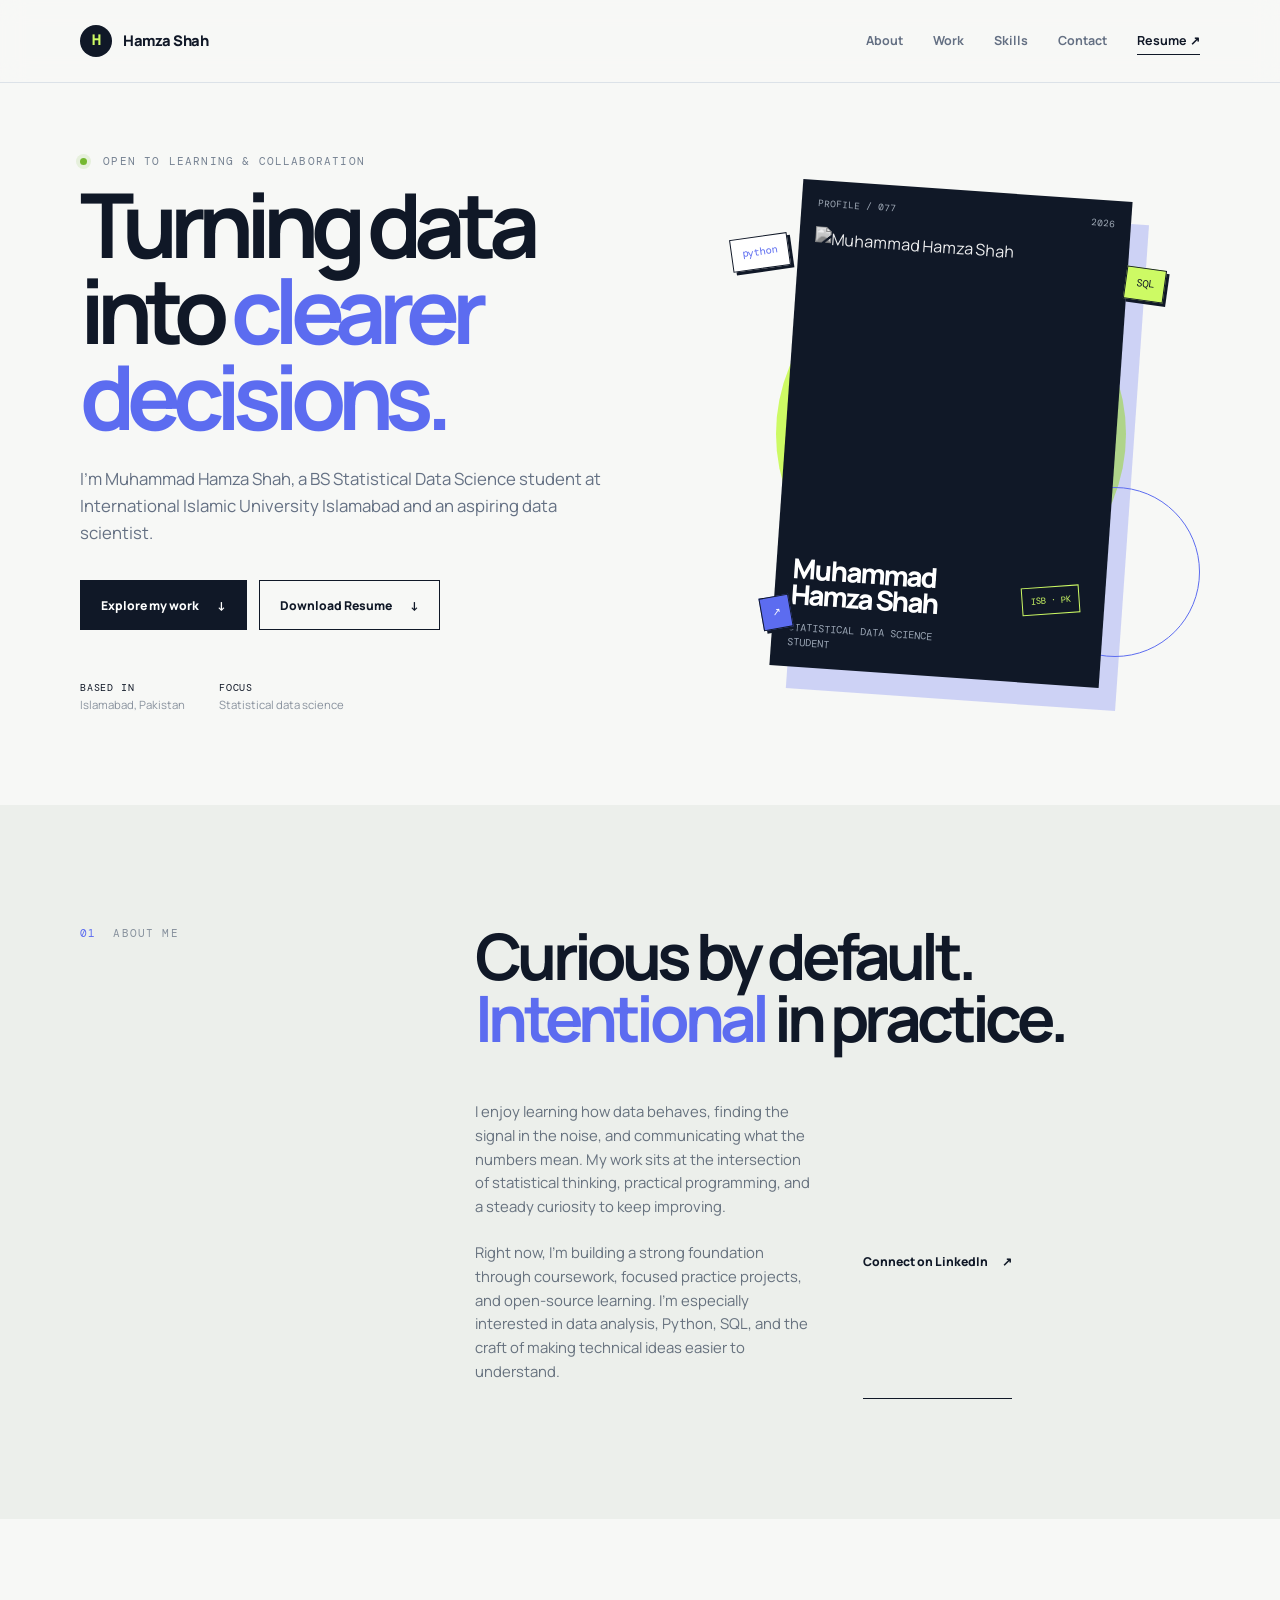
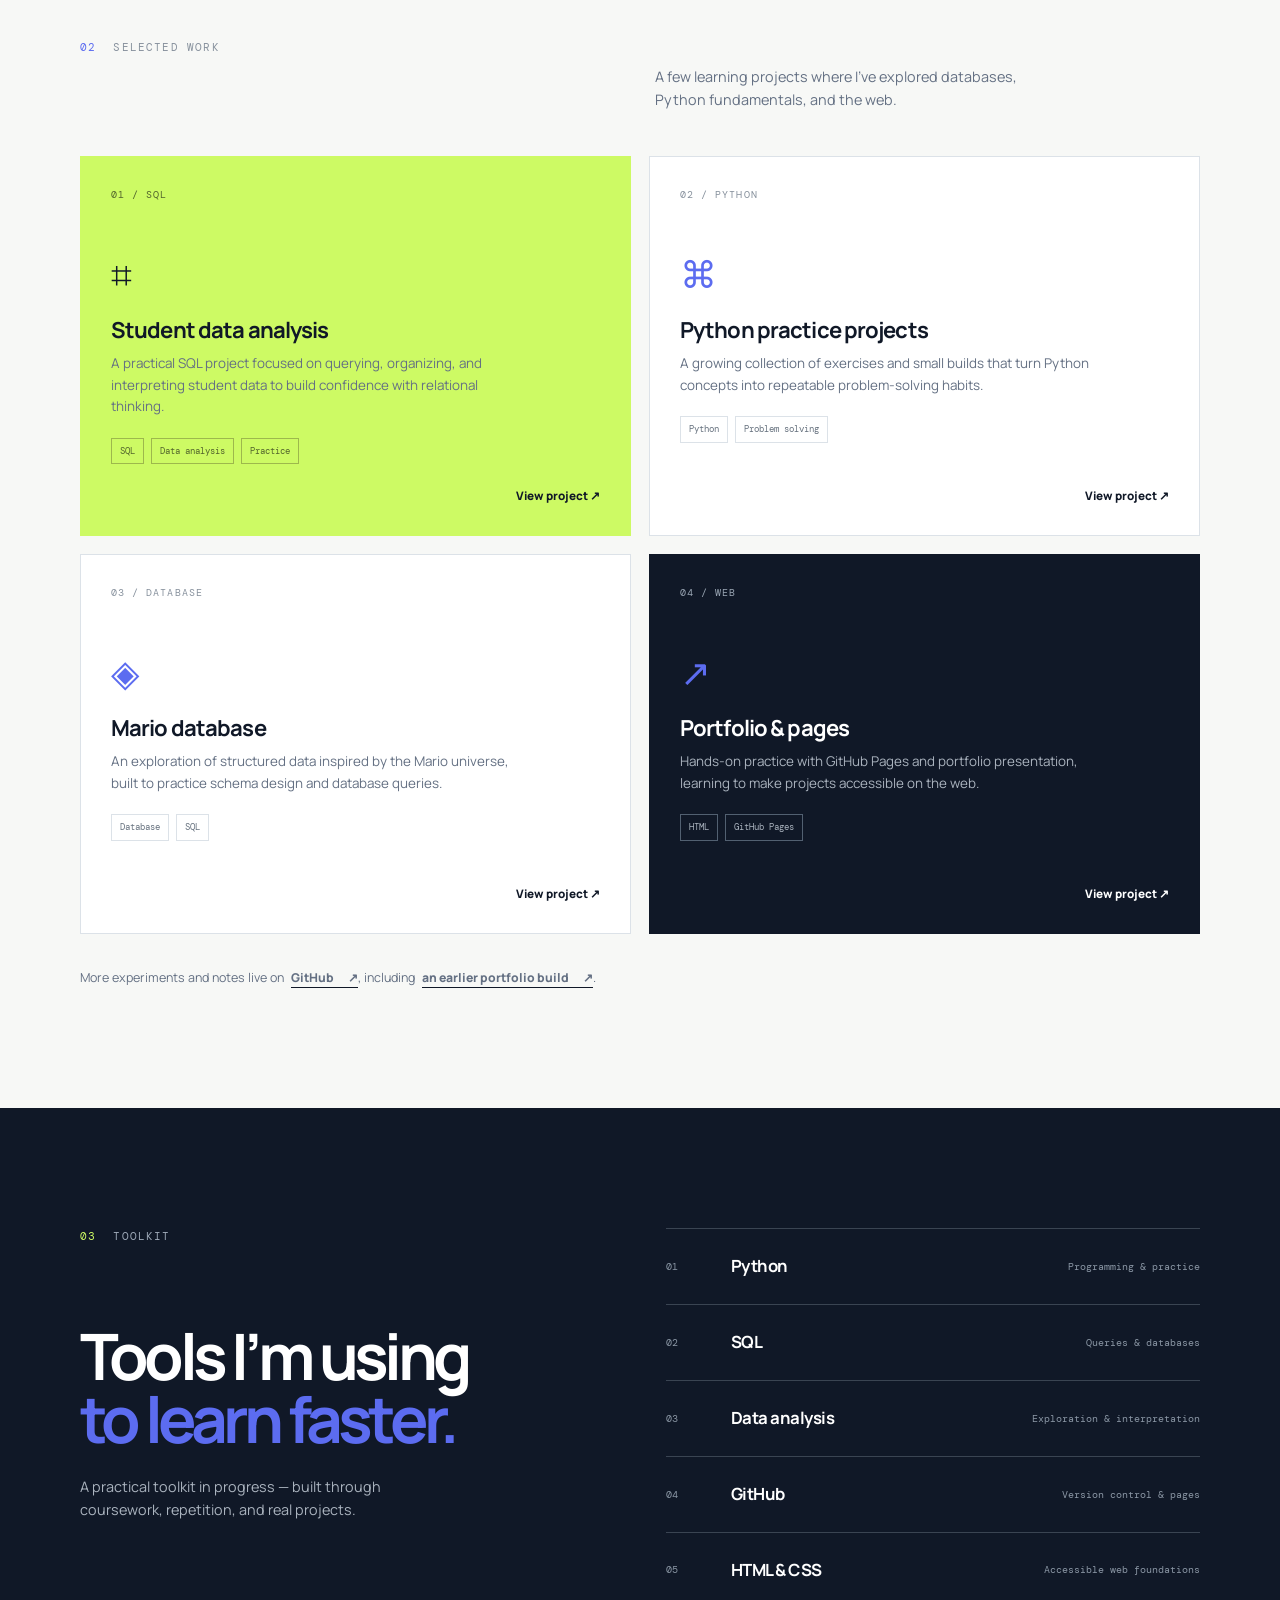
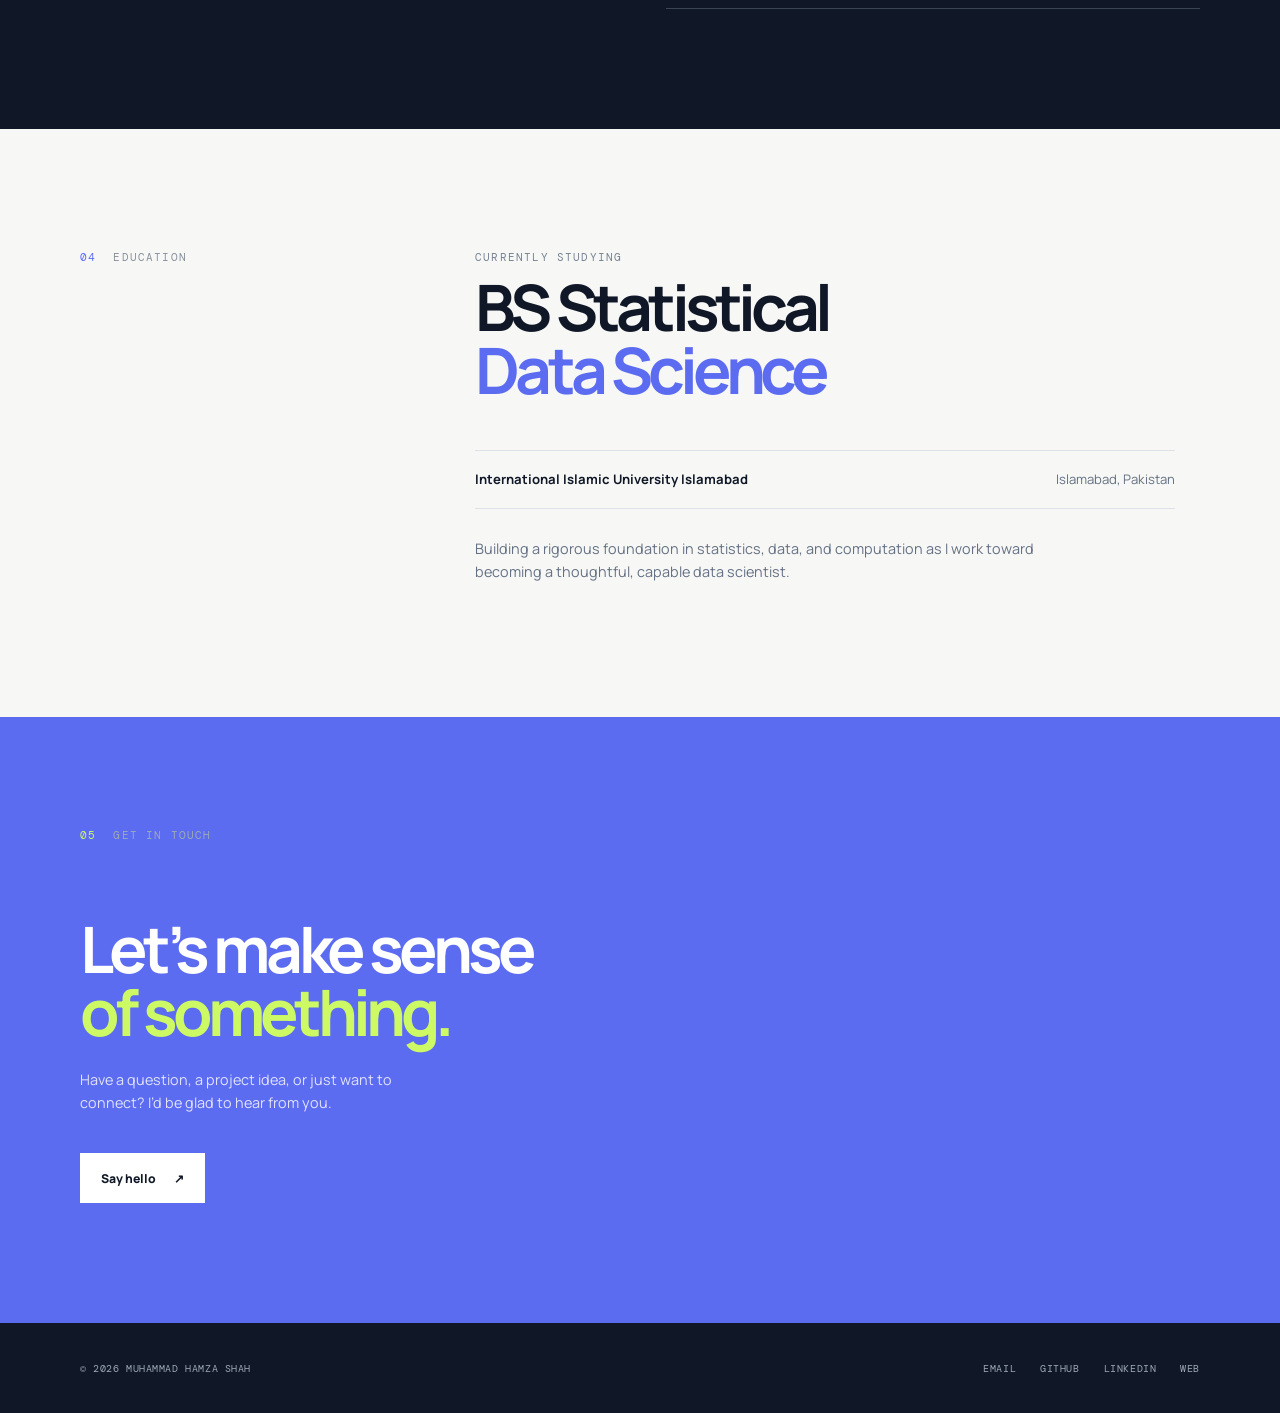
==== index.html @ 085ac958 "Make resume ATS friendly Co-authored-by: Copilot App <223556219+Copilot@users.noreply.github.com>" ====
<!doctype html>
<html lang="en">
  <head>
    <meta charset="UTF-8" />
    <meta name="viewport" content="width=device-width, initial-scale=1" />
    <meta name="description" content="Muhammad Hamza Shah — aspiring data scientist and BS Statistical Data Science student in Islamabad." />
    <meta name="theme-color" content="#101827" />
    <title>Muhammad Hamza Shah | Aspiring Data Scientist</title>
    <link rel="preconnect" href="https://fonts.googleapis.com" />
    <link rel="preconnect" href="https://fonts.gstatic.com" crossorigin />
    <link href="https://fonts.googleapis.com/css2?family=DM+Mono:wght@400;500&family=Manrope:wght@400;500;600;700;800&display=swap" rel="stylesheet" />
    <link rel="stylesheet" href="styles.css" />
  </head>
  <body>
    <a class="skip-link" href="#main-content">Skip to content</a>
    <header class="site-header">
      <div class="container nav-wrap">
        <a class="brand" href="#top" aria-label="Muhammad Hamza Shah home">
          <span class="brand-mark">H</span>
          <span>Hamza Shah</span>
        </a>
        <button class="menu-toggle" type="button" aria-expanded="false" aria-controls="primary-nav">
          <span class="sr-only">Toggle navigation</span>
          <span></span><span></span>
        </button>
        <nav id="primary-nav" class="primary-nav" aria-label="Primary navigation">
          <a href="#about">About</a>
          <a href="#work">Work</a>
          <a href="#skills">Skills</a>
          <a href="#contact">Contact</a>
          <a class="nav-resume" href="resume.html">Resume <span aria-hidden="true">↗</span></a>
        </nav>
      </div>
    </header>

    <main id="main-content">
      <section id="top" class="hero container">
        <div class="hero-copy">
          <p class="eyebrow"><span class="status-dot"></span> Open to learning &amp; collaboration</p>
          <h1>Turning data into <span class="accent">clearer decisions.</span></h1>
          <p class="hero-intro">I’m Muhammad Hamza Shah, a BS Statistical Data Science student at International Islamic University Islamabad and an aspiring data scientist.</p>
          <div class="hero-actions">
            <a class="button button-primary" href="#work">Explore my work <span aria-hidden="true">↓</span></a>
            <a class="button button-secondary" href="resume.html" download="Muhammad-Hamza-Shah-Resume.html" aria-label="Download Muhammad Hamza Shah resume">Download Resume <span aria-hidden="true">↓</span></a>
          </div>
          <div class="hero-meta" aria-label="Quick facts">
            <span><strong>Based in</strong> Islamabad, Pakistan</span>
            <span><strong>Focus</strong> Statistical data science</span>
          </div>
        </div>
        <div class="hero-visual" aria-label="Profile introduction">
          <div class="orb orb-one"></div>
          <div class="orb orb-two"></div>
          <div class="profile-card">
            <div class="profile-topline"><span>PROFILE / 077</span><span>2026</span></div>
            <img src="https://avatars.githubusercontent.com/u/308398445?v=4" alt="Muhammad Hamza Shah" />
            <div class="profile-name">Muhammad<br />Hamza Shah</div>
            <div class="profile-role">Statistical Data Science<br />Student</div>
            <span class="profile-stamp">ISB · PK</span>
          </div>
          <span class="code-chip chip-one">python</span>
          <span class="code-chip chip-two">SQL</span>
          <span class="code-chip chip-three">↗</span>
        </div>
      </section>

      <section id="about" class="section section-muted">
        <div class="container about-grid">
          <div class="section-label"><span>01</span><span>About me</span></div>
          <div class="about-content">
            <h2>Curious by default.<br /><em>Intentional</em> in practice.</h2>
            <div class="about-details">
              <p>I enjoy learning how data behaves, finding the signal in the noise, and communicating what the numbers mean. My work sits at the intersection of statistical thinking, practical programming, and a steady curiosity to keep improving.</p>
              <p>Right now, I’m building a strong foundation through coursework, focused practice projects, and open-source learning. I’m especially interested in data analysis, Python, SQL, and the craft of making technical ideas easier to understand.</p>
            </div>
            <a class="text-link" href="https://www.linkedin.com/in/hamzads077" target="_blank" rel="noreferrer">Connect on LinkedIn <span aria-hidden="true">↗</span></a>
          </div>
        </div>
      </section>

      <section id="work" class="section">
        <div class="container">
          <div class="section-heading">
            <div class="section-label"><span>02</span><span>Selected work</span></div>
            <p>A few learning projects where I’ve explored databases, Python fundamentals, and the web.</p>
          </div>
          <div class="project-grid">
            <article class="project-card project-featured">
              <div class="project-number">01 / SQL</div>
              <div class="project-icon">⌗</div>
              <h3>Student data analysis</h3>
              <p>A practical SQL project focused on querying, organizing, and interpreting student data to build confidence with relational thinking.</p>
              <div class="tag-row"><span>SQL</span><span>Data analysis</span><span>Practice</span></div>
              <a class="project-link" href="https://github.com/hamzads077-ds/SQL-Student-Data-Analysis" target="_blank" rel="noreferrer" aria-label="View Student data analysis on GitHub">View project <span aria-hidden="true">↗</span></a>
            </article>
            <article class="project-card">
              <div class="project-number">02 / PYTHON</div>
              <div class="project-icon">⌘</div>
              <h3>Python practice projects</h3>
              <p>A growing collection of exercises and small builds that turn Python concepts into repeatable problem-solving habits.</p>
              <div class="tag-row"><span>Python</span><span>Problem solving</span></div>
              <a class="project-link" href="https://github.com/hamzads077-ds/python-practice-projects" target="_blank" rel="noreferrer" aria-label="View Python practice projects on GitHub">View project <span aria-hidden="true">↗</span></a>
            </article>
            <article class="project-card">
              <div class="project-number">03 / DATABASE</div>
              <div class="project-icon">◈</div>
              <h3>Mario database</h3>
              <p>An exploration of structured data inspired by the Mario universe, built to practice schema design and database queries.</p>
              <div class="tag-row"><span>Database</span><span>SQL</span></div>
              <a class="project-link" href="https://github.com/hamzads077-ds/mario-database" target="_blank" rel="noreferrer" aria-label="View Mario database on GitHub">View project <span aria-hidden="true">↗</span></a>
            </article>
            <article class="project-card project-dark">
              <div class="project-number">04 / WEB</div>
              <div class="project-icon">↗</div>
              <h3>Portfolio &amp; pages</h3>
              <p>Hands-on practice with GitHub Pages and portfolio presentation, learning to make projects accessible on the web.</p>
              <div class="tag-row"><span>HTML</span><span>GitHub Pages</span></div>
              <a class="project-link" href="https://github.com/hamzads077-ds/skills-github-pages" target="_blank" rel="noreferrer" aria-label="View GitHub Pages project">View project <span aria-hidden="true">↗</span></a>
            </article>
          </div>
          <p class="work-note">More experiments and notes live on <a href="https://github.com/hamzads077-ds" target="_blank" rel="noreferrer">GitHub <span aria-hidden="true">↗</span></a>, including <a href="https://github.com/hamzads077-ds/hamza-portfolio" target="_blank" rel="noreferrer">an earlier portfolio build <span aria-hidden="true">↗</span></a>.</p>
        </div>
      </section>

      <section id="skills" class="section section-dark">
        <div class="container skills-grid">
          <div>
            <div class="section-label section-label-light"><span>03</span><span>Toolkit</span></div>
            <h2>Tools I’m using<br /><em>to learn faster.</em></h2>
            <p class="dark-copy">A practical toolkit in progress — built through coursework, repetition, and real projects.</p>
          </div>
          <div class="skill-list">
            <div class="skill-item"><span>01</span><strong>Python</strong><small>Programming &amp; practice</small></div>
            <div class="skill-item"><span>02</span><strong>SQL</strong><small>Queries &amp; databases</small></div>
            <div class="skill-item"><span>03</span><strong>Data analysis</strong><small>Exploration &amp; interpretation</small></div>
            <div class="skill-item"><span>04</span><strong>GitHub</strong><small>Version control &amp; pages</small></div>
            <div class="skill-item"><span>05</span><strong>HTML &amp; CSS</strong><small>Accessible web foundations</small></div>
          </div>
        </div>
      </section>

      <section id="education" class="section">
        <div class="container education-grid">
          <div class="section-label"><span>04</span><span>Education</span></div>
          <div class="education-content">
            <p class="eyebrow">Currently studying</p>
            <h2>BS Statistical<br /><em>Data Science</em></h2>
            <div class="education-meta"><strong>International Islamic University Islamabad</strong><span>Islamabad, Pakistan</span></div>
            <p>Building a rigorous foundation in statistics, data, and computation as I work toward becoming a thoughtful, capable data scientist.</p>
          </div>
        </div>
      </section>

      <section id="contact" class="contact-section">
        <div class="container contact-inner">
          <div class="section-label section-label-light"><span>05</span><span>Get in touch</span></div>
          <h2>Let’s make sense<br /><em>of something.</em></h2>
          <p>Have a question, a project idea, or just want to connect? I’d be glad to hear from you.</p>
          <a class="button button-light" href="mailto:hamza.ds.077@gmail.com">Say hello <span aria-hidden="true">↗</span></a>
        </div>
      </section>
    </main>

    <footer class="site-footer">
      <div class="container footer-wrap">
        <span>© 2026 Muhammad Hamza Shah</span>
        <div class="social-links">
          <a href="mailto:hamza.ds.077@gmail.com">Email</a>
          <a href="https://github.com/hamzads077-ds" target="_blank" rel="noreferrer">GitHub</a>
          <a href="https://www.linkedin.com/in/hamzads077" target="_blank" rel="noreferrer">LinkedIn</a>
          <a href="https://hamza-ds.pages.dev" target="_blank" rel="noreferrer">Web</a>
        </div>
      </div>
    </footer>
    <script src="script.js"></script>
  </body>
</html>
---- styles.css ----
:root {
  --ink: #101827;
  --muted: #647083;
  --line: #dce2e8;
  --paper: #f7f8f6;
  --white: #ffffff;
  --lime: #cdfa64;
  --blue: #5c6cf0;
  --dark: #101827;
}

* { box-sizing: border-box; }
html { scroll-behavior: smooth; }
body { margin: 0; color: var(--ink); background: var(--paper); font-family: "Manrope", sans-serif; line-height: 1.6; }
a { color: inherit; text-decoration: none; }
img { display: block; max-width: 100%; }
.container { width: min(1120px, calc(100% - 48px)); margin-inline: auto; }
.sr-only { position: absolute; width: 1px; height: 1px; padding: 0; margin: -1px; overflow: hidden; clip: rect(0, 0, 0, 0); white-space: nowrap; border: 0; }
.skip-link { position: fixed; top: 12px; left: 12px; transform: translateY(-160%); z-index: 20; padding: 10px 14px; background: var(--lime); color: var(--ink); font-weight: 800; }
.skip-link:focus { transform: translateY(0); }
.site-header { position: relative; z-index: 10; border-bottom: 1px solid var(--line); background: rgba(247, 248, 246, .88); backdrop-filter: blur(12px); }
.nav-wrap, .footer-wrap { display: flex; align-items: center; justify-content: space-between; min-height: 82px; }
.brand { display: inline-flex; align-items: center; gap: 11px; font-size: .92rem; font-weight: 800; letter-spacing: -.03em; }
.brand-mark { display: grid; width: 32px; height: 32px; place-items: center; border-radius: 50%; background: var(--ink); color: var(--lime); font-family: "DM Mono", monospace; font-size: .9rem; }
.primary-nav { display: flex; align-items: center; gap: 30px; font-size: .78rem; font-weight: 700; }
.primary-nav a:not(.nav-resume) { color: #647083; }
.primary-nav a:hover, .primary-nav a:focus-visible { color: var(--ink); }
.nav-resume { border-bottom: 1px solid var(--ink); padding: 4px 0; }
.menu-toggle { display: none; border: 0; background: transparent; padding: 8px; }
.hero { display: grid; grid-template-columns: 1.05fr .95fr; align-items: center; gap: 70px; min-height: 670px; padding-block: 70px 90px; }
.eyebrow, .section-label, .project-number, .profile-topline { font-family: "DM Mono", monospace; text-transform: uppercase; letter-spacing: .11em; font-size: .67rem; }
.eyebrow { color: #768292; }
.status-dot { display: inline-block; width: 7px; height: 7px; margin-right: 8px; border-radius: 50%; background: #75b830; box-shadow: 0 0 0 4px rgba(117, 184, 48, .13); }
h1, h2, h3, p { margin-top: 0; }
h1 { max-width: 660px; margin-bottom: 27px; font-size: clamp(3.1rem, 7vw, 6.45rem); line-height: .96; letter-spacing: -.09em; }
h2 { margin-bottom: 24px; font-size: clamp(2.4rem, 5vw, 4.8rem); line-height: .98; letter-spacing: -.075em; }
h3 { margin-bottom: 11px; font-size: 1.38rem; line-height: 1.15; letter-spacing: -.04em; }
em { color: var(--blue); font-style: normal; }
.accent { color: var(--blue); }
.hero-intro { max-width: 540px; color: var(--muted); font-size: 1.05rem; }
.hero-actions { display: flex; flex-wrap: wrap; gap: 12px; margin: 34px 0 50px; }
.button { display: inline-flex; align-items: center; justify-content: center; gap: 18px; min-height: 50px; padding: 0 20px; border: 1px solid var(--ink); font-size: .76rem; font-weight: 800; transition: transform .2s, box-shadow .2s, background .2s; }
.button:hover, .button:focus-visible { transform: translateY(-3px); box-shadow: 4px 4px 0 var(--ink); }
.button-primary { background: var(--ink); color: var(--white); }
.button-secondary { background: transparent; }
.hero-meta { display: flex; gap: 34px; color: #88919d; font-size: .71rem; }
.hero-meta strong { display: block; color: var(--ink); font-family: "DM Mono", monospace; font-size: .62rem; font-weight: 400; letter-spacing: .08em; text-transform: uppercase; }
.hero-visual { position: relative; min-height: 470px; display: grid; place-items: center; }
.profile-card { position: relative; z-index: 2; width: min(330px, 72vw); padding: 16px; background: var(--ink); color: var(--white); transform: rotate(4deg); box-shadow: 18px 22px 0 rgba(92, 108, 240, .27); }
.profile-topline { display: flex; justify-content: space-between; margin-bottom: 15px; color: #a3adba; font-size: .58rem; }
.profile-card img { width: 100%; aspect-ratio: 1 / 1.05; object-fit: cover; filter: grayscale(1); opacity: .92; }
.profile-name { margin-top: 17px; font-size: 1.72rem; font-weight: 800; line-height: .95; letter-spacing: -.07em; }
.profile-role { margin-top: 12px; color: #9da8b7; font-family: "DM Mono", monospace; font-size: .64rem; line-height: 1.5; text-transform: uppercase; }
.profile-stamp { position: absolute; right: 25px; bottom: 69px; padding: 6px 8px; border: 1px solid var(--lime); color: var(--lime); font-family: "DM Mono", monospace; font-size: .56rem; transform: rotate(-8deg); }
.orb { position: absolute; border-radius: 50%; }
.orb-one { width: 350px; height: 350px; background: var(--lime); }
.orb-two { width: 170px; height: 170px; right: 0; bottom: 20px; border: 1px solid var(--blue); }
.code-chip { position: absolute; z-index: 3; padding: 7px 10px; background: var(--white); border: 1px solid var(--ink); box-shadow: 3px 3px 0 var(--ink); font-family: "DM Mono", monospace; font-size: .65rem; }
.chip-one { top: 46px; left: 6%; color: var(--blue); transform: rotate(-8deg); }
.chip-two { right: 7%; top: 16%; background: var(--lime); transform: rotate(8deg); }
.chip-three { bottom: 10%; left: 12%; background: var(--blue); color: var(--white); transform: rotate(-10deg); }
.section { padding-block: 120px; }
.section-muted { background: #ecefeb; }
.about-grid, .education-grid { display: grid; grid-template-columns: 1fr 2.3fr; gap: 80px; }
.section-label { display: flex; gap: 17px; color: #87919d; }
.section-label span:first-child { color: var(--blue); }
.about-content { display: grid; grid-template-columns: 1fr 1fr; gap: 50px; }
.about-content h2 { grid-column: 1 / -1; margin-bottom: 0; }
.about-details { color: #66717e; font-size: .93rem; }
.about-details p + p { margin-top: 22px; }
.text-link, .work-note a { display: inline-flex; align-items: center; gap: 14px; width: fit-content; margin-top: 25px; border-bottom: 1px solid var(--ink); font-size: .76rem; font-weight: 800; }
.section-heading { display: grid; grid-template-columns: 1fr 1.1fr; gap: 80px; align-items: start; margin-bottom: 45px; }
.section-heading p { max-width: 390px; margin: 26px 0 0; color: var(--muted); font-size: .9rem; }
.project-grid { display: grid; grid-template-columns: repeat(2, 1fr); gap: 18px; }
.project-card { position: relative; min-height: 380px; padding: 30px; background: var(--white); border: 1px solid var(--line); transition: transform .2s, box-shadow .2s; }
.project-card:hover { transform: translateY(-5px); box-shadow: 8px 8px 0 var(--lime); }
.project-featured { background: var(--lime); border-color: var(--lime); }
.project-dark { background: var(--ink); color: var(--white); border-color: var(--ink); }
.project-number { color: #87919d; font-size: .6rem; }
.project-featured .project-number { color: #52642c; }
.project-dark .project-number { color: #99a5b3; }
.project-icon { margin: 54px 0 24px; color: var(--blue); font-size: 2.3rem; line-height: 1; }
.project-featured .project-icon { color: var(--ink); }
.project-card p { max-width: 410px; color: var(--muted); font-size: .84rem; }
.project-dark p { color: #aab3be; }
.tag-row { display: flex; flex-wrap: wrap; gap: 7px; margin-top: 20px; }
.tag-row span { padding: 5px 8px; border: 1px solid var(--line); color: #66717e; font-family: "DM Mono", monospace; font-size: .57rem; }
.project-featured .tag-row span { border-color: #9db84c; color: #52642c; }
.project-dark .tag-row span { border-color: #526071; color: #aab3be; }
.project-link { position: absolute; right: 30px; bottom: 29px; font-size: .73rem; font-weight: 800; }
.project-link:hover { text-decoration: underline; text-underline-offset: 5px; }
.work-note { margin: 34px 0 0; color: var(--muted); font-size: .78rem; }
.work-note a { margin: 0 0 0 4px; }
.section-dark { background: var(--dark); color: var(--white); }
.skills-grid { display: grid; grid-template-columns: 1fr 1.1fr; gap: 100px; }
.section-label-light { color: #9da8b7; }
.section-label-light span:first-child { color: var(--lime); }
.skills-grid h2 { margin-top: 80px; }
.dark-copy { max-width: 330px; color: #aab3be; font-size: .9rem; }
.skill-list { border-top: 1px solid #3a4452; }
.skill-item { display: grid; grid-template-columns: 45px 1fr auto; align-items: center; gap: 20px; padding: 24px 0; border-bottom: 1px solid #3a4452; }
.skill-item span, .skill-item small { color: #8b97a5; font-family: "DM Mono", monospace; font-size: .6rem; }
.skill-item strong { font-size: 1.05rem; letter-spacing: -.03em; }
.education-content { max-width: 700px; }
.education-content h2 { margin-bottom: 48px; }
.education-meta { display: flex; justify-content: space-between; gap: 20px; padding-block: 18px; border-block: 1px solid var(--line); font-size: .82rem; }
.education-meta span { color: var(--muted); }
.education-content > p:last-child { max-width: 560px; margin-top: 28px; color: var(--muted); font-size: .9rem; }
.contact-section { padding-block: 110px 120px; background: var(--blue); color: var(--white); }
.contact-inner { display: grid; justify-items: start; }
.contact-inner h2 { margin-top: 74px; }
.contact-inner h2 em { color: var(--lime); }
.contact-inner > p { max-width: 370px; color: #e0e2ff; font-size: .9rem; }
.button-light { margin-top: 25px; border-color: var(--white); background: var(--white); color: var(--ink); }
.button-light:hover, .button-light:focus-visible { box-shadow: 4px 4px 0 var(--ink); }
.site-footer { background: var(--dark); color: #9da8b7; }
.footer-wrap { min-height: 90px; font-family: "DM Mono", monospace; font-size: .6rem; text-transform: uppercase; letter-spacing: .06em; }
.social-links { display: flex; gap: 24px; }
.social-links a:hover { color: var(--lime); }
:focus-visible { outline: 3px solid var(--blue); outline-offset: 4px; }

@media (max-width: 780px) {
  .container { width: min(100% - 34px, 620px); }
  .nav-wrap { min-height: 70px; }
  .menu-toggle { display: grid; gap: 5px; }
  .menu-toggle span:not(.sr-only) { display: block; width: 22px; height: 2px; background: var(--ink); }
  .primary-nav { position: absolute; top: 69px; right: 17px; left: 17px; display: none; flex-direction: column; align-items: stretch; gap: 0; padding: 8px; background: var(--white); border: 1px solid var(--line); box-shadow: 5px 5px 0 var(--ink); }
  .primary-nav.is-open { display: flex; }
  .primary-nav a { padding: 12px; }
  .nav-resume { border: 0; background: var(--lime); }
  .hero { grid-template-columns: 1fr; gap: 32px; padding-block: 70px 85px; }
  .hero-visual { min-height: 410px; }
  .about-grid, .education-grid, .skills-grid { grid-template-columns: 1fr; gap: 45px; }
  .section { padding-block: 80px; }
  .about-content, .section-heading { grid-template-columns: 1fr; gap: 20px; }
  .about-content h2 { grid-column: auto; }
  .section-heading p { margin-top: 0; }
  .project-grid { grid-template-columns: 1fr; }
  .project-card { min-height: 350px; }
  .skills-grid h2 { margin-top: 0; }
  .education-content h2 { margin-bottom: 30px; }
  .education-meta { flex-direction: column; gap: 5px; }
  .contact-inner h2 { margin-top: 50px; }
  .footer-wrap { flex-direction: column; align-items: flex-start; justify-content: center; gap: 15px; padding-block: 25px; }
  .social-links { flex-wrap: wrap; gap: 14px 20px; }
}

@media (prefers-reduced-motion: reduce) {
  html { scroll-behavior: auto; }
  *, *::before, *::after { transition-duration: .01ms !important; animation-duration: .01ms !important; }
}
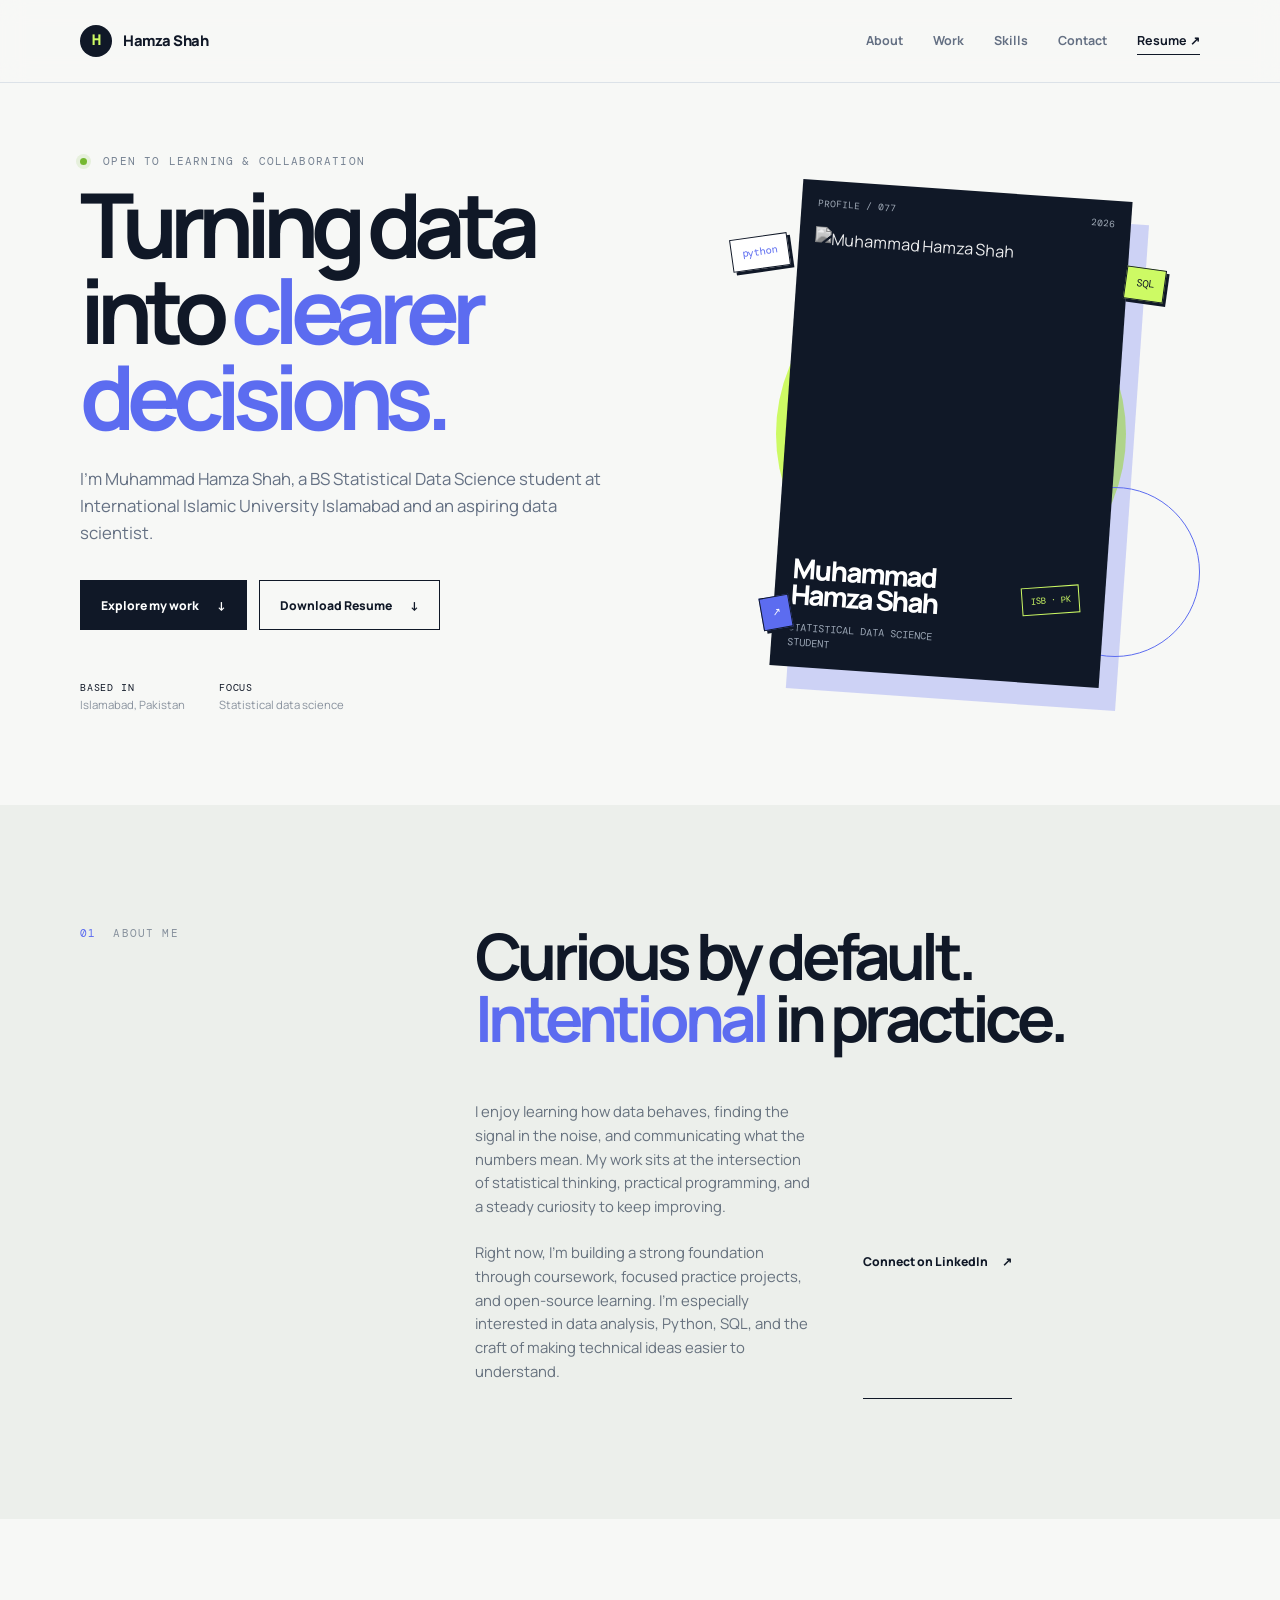
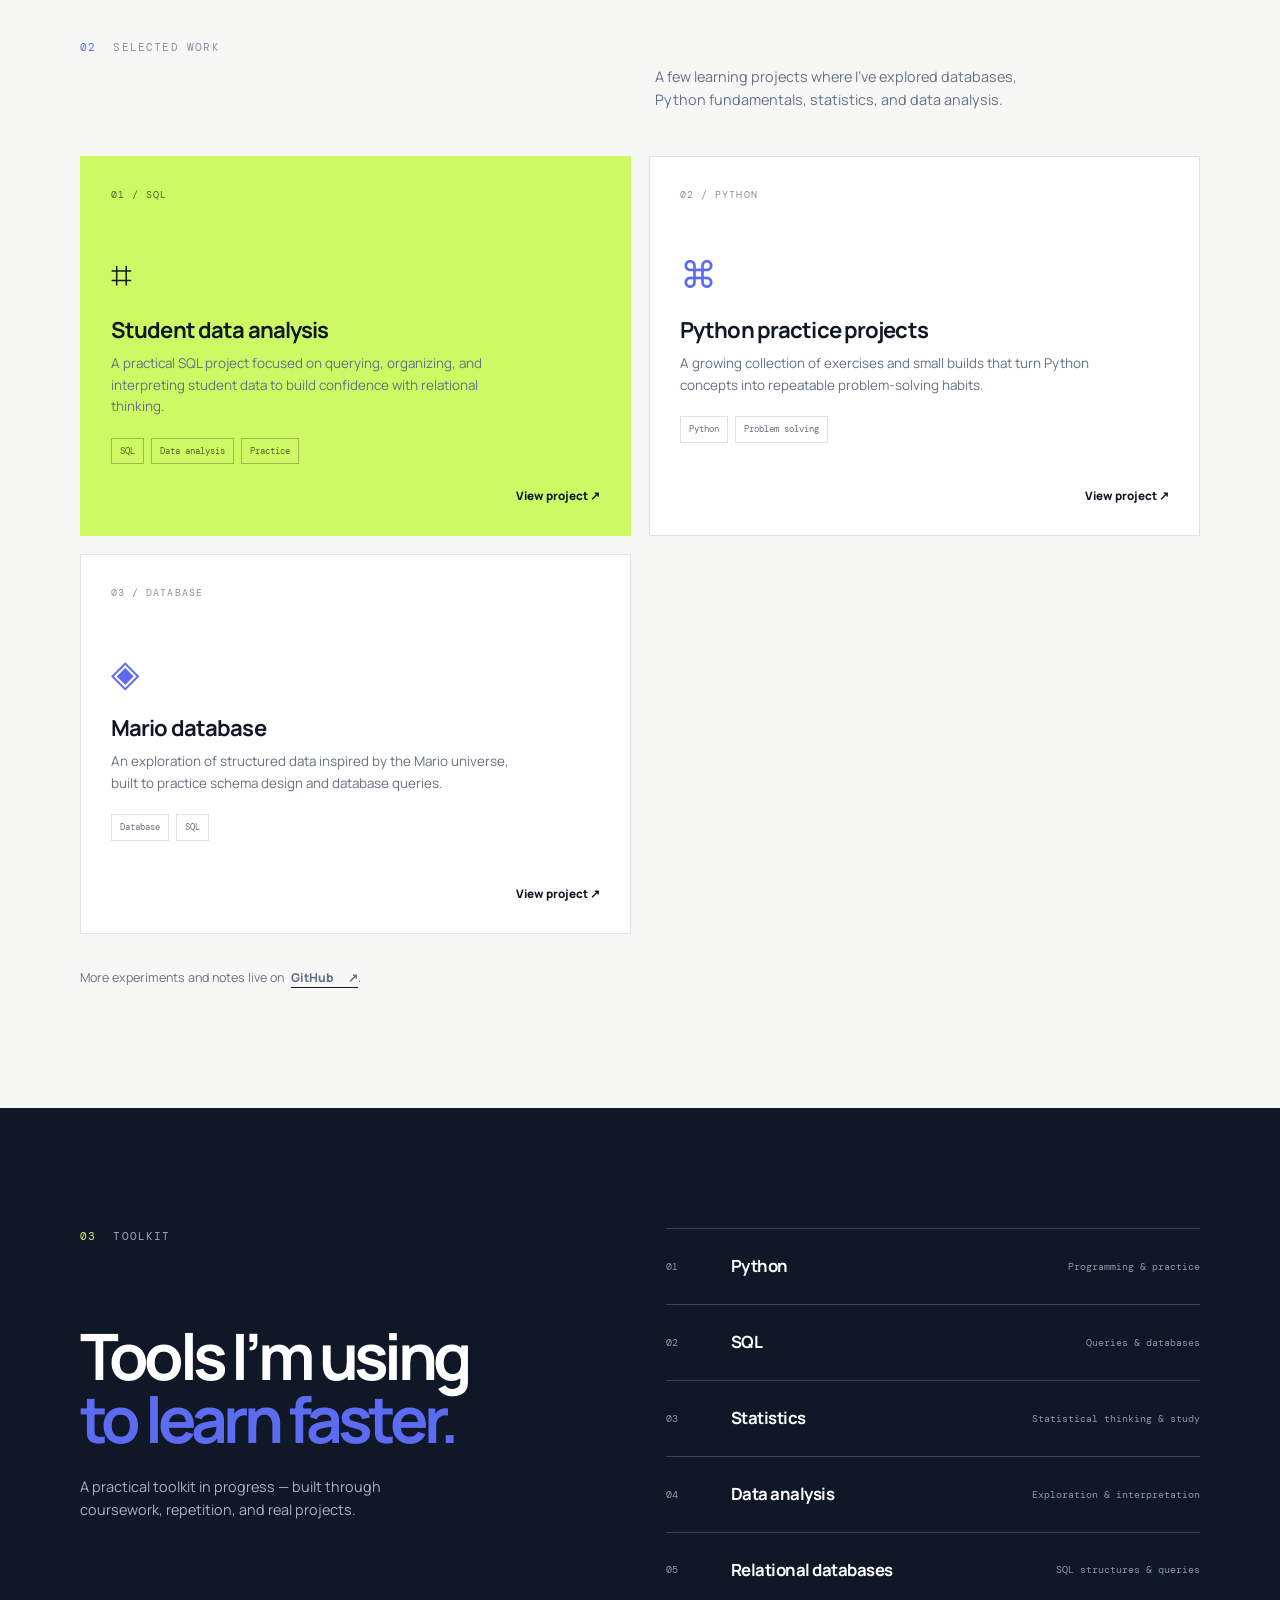
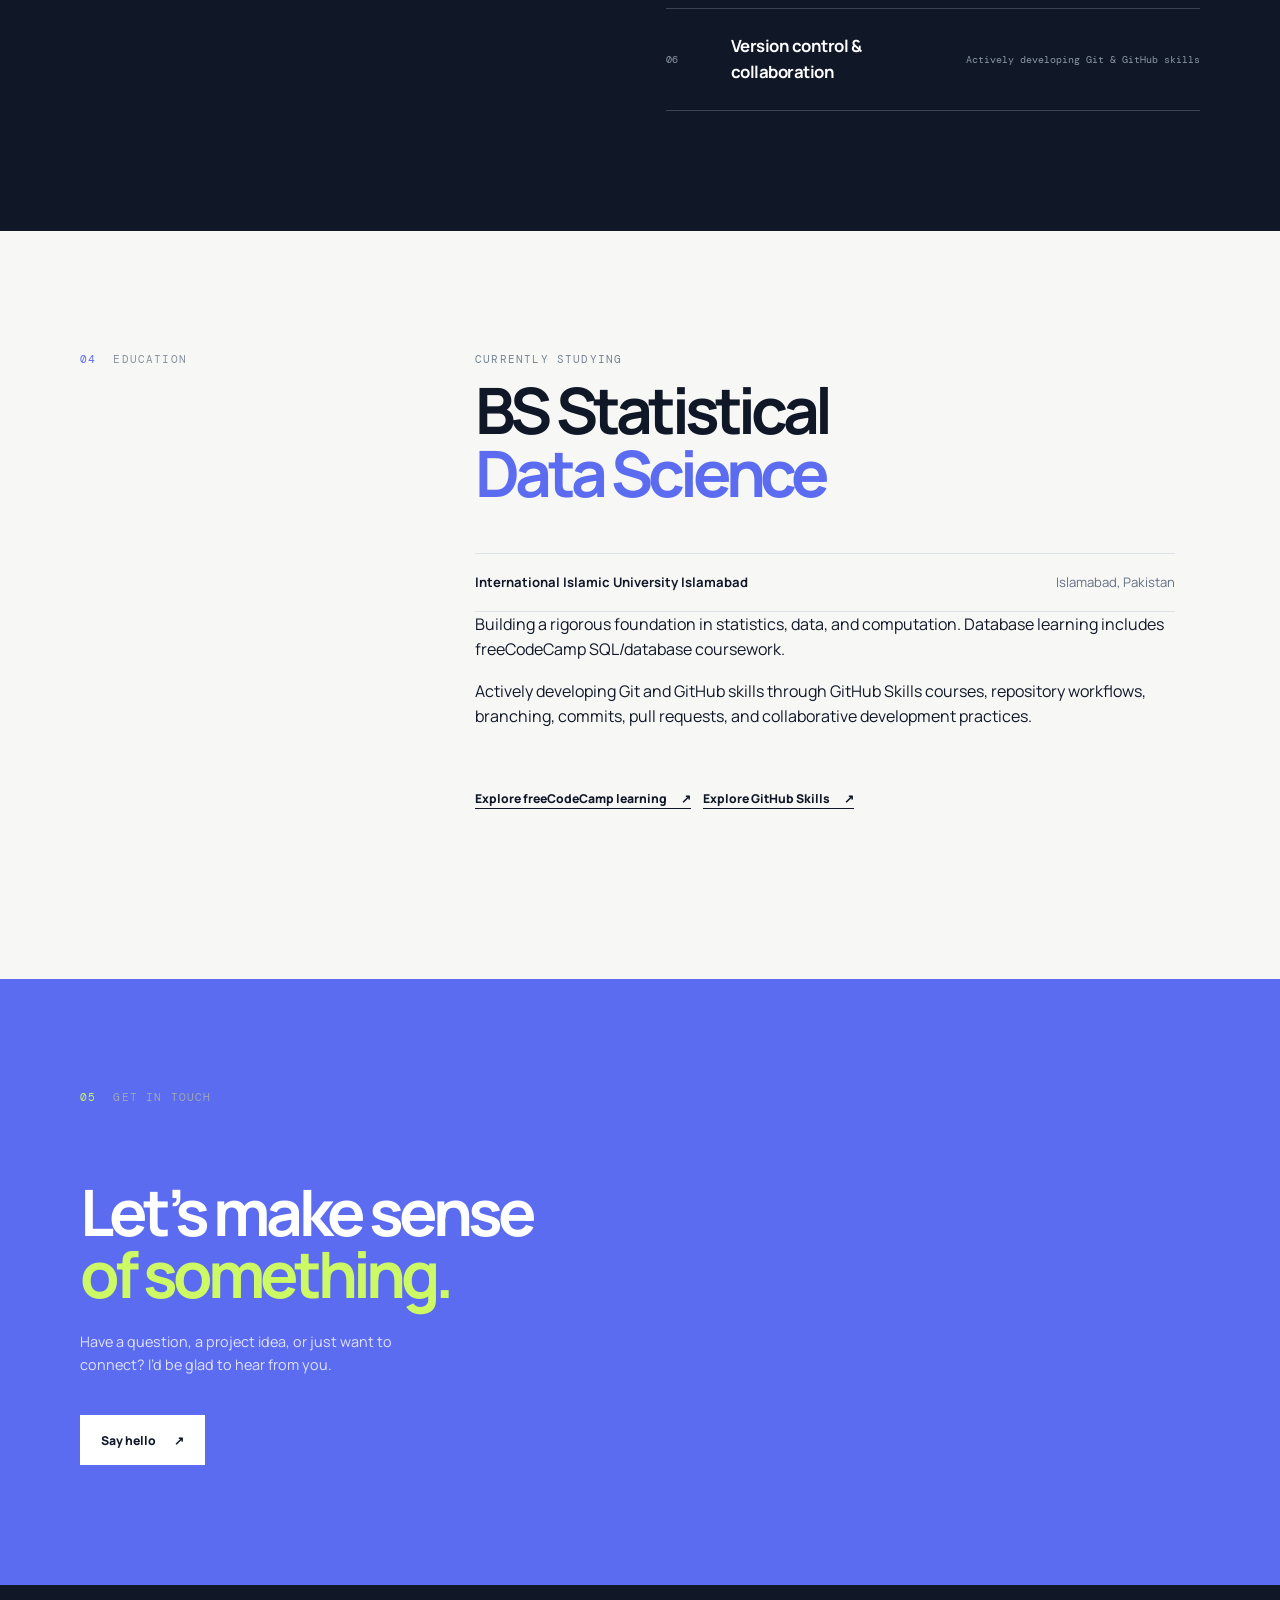
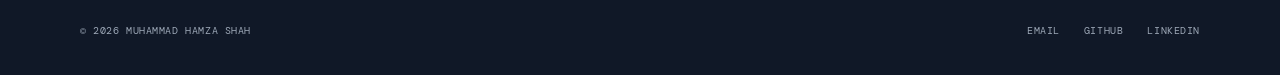
==== commit d2e0e466: "Refocus portfolio on data science learning Co-authored-by: Copilot App <223556219+Copilot@users.nore" ====
--- a/index.html
+++ b/index.html
@@ -82,7 +82,7 @@
         <div class="container">
           <div class="section-heading">
             <div class="section-label"><span>02</span><span>Selected work</span></div>
-            <p>A few learning projects where I’ve explored databases, Python fundamentals, and the web.</p>
+            <p>A few learning projects where I’ve explored databases, Python fundamentals, statistics, and data analysis.</p>
           </div>
           <div class="project-grid">
             <article class="project-card project-featured">
@@ -109,16 +109,8 @@
               <div class="tag-row"><span>Database</span><span>SQL</span></div>
               <a class="project-link" href="https://github.com/hamzads077-ds/mario-database" target="_blank" rel="noreferrer" aria-label="View Mario database on GitHub">View project <span aria-hidden="true">↗</span></a>
             </article>
-            <article class="project-card project-dark">
-              <div class="project-number">04 / WEB</div>
-              <div class="project-icon">↗</div>
-              <h3>Portfolio &amp; pages</h3>
-              <p>Hands-on practice with GitHub Pages and portfolio presentation, learning to make projects accessible on the web.</p>
-              <div class="tag-row"><span>HTML</span><span>GitHub Pages</span></div>
-              <a class="project-link" href="https://github.com/hamzads077-ds/skills-github-pages" target="_blank" rel="noreferrer" aria-label="View GitHub Pages project">View project <span aria-hidden="true">↗</span></a>
-            </article>
           </div>
-          <p class="work-note">More experiments and notes live on <a href="https://github.com/hamzads077-ds" target="_blank" rel="noreferrer">GitHub <span aria-hidden="true">↗</span></a>, including <a href="https://github.com/hamzads077-ds/hamza-portfolio" target="_blank" rel="noreferrer">an earlier portfolio build <span aria-hidden="true">↗</span></a>.</p>
+          <p class="work-note">More experiments and notes live on <a href="https://github.com/hamzads077-ds" target="_blank" rel="noreferrer">GitHub <span aria-hidden="true">↗</span></a>.</p>
         </div>
       </section>
 
@@ -132,9 +124,10 @@
           <div class="skill-list">
             <div class="skill-item"><span>01</span><strong>Python</strong><small>Programming &amp; practice</small></div>
             <div class="skill-item"><span>02</span><strong>SQL</strong><small>Queries &amp; databases</small></div>
-            <div class="skill-item"><span>03</span><strong>Data analysis</strong><small>Exploration &amp; interpretation</small></div>
-            <div class="skill-item"><span>04</span><strong>GitHub</strong><small>Version control &amp; pages</small></div>
-            <div class="skill-item"><span>05</span><strong>HTML &amp; CSS</strong><small>Accessible web foundations</small></div>
+            <div class="skill-item"><span>03</span><strong>Statistics</strong><small>Statistical thinking &amp; study</small></div>
+            <div class="skill-item"><span>04</span><strong>Data analysis</strong><small>Exploration &amp; interpretation</small></div>
+            <div class="skill-item"><span>05</span><strong>Relational databases</strong><small>SQL structures &amp; queries</small></div>
+            <div class="skill-item"><span>06</span><strong>Version control &amp; collaboration</strong><small>Actively developing Git &amp; GitHub skills</small></div>
           </div>
         </div>
       </section>
@@ -146,7 +139,12 @@
             <p class="eyebrow">Currently studying</p>
             <h2>BS Statistical<br /><em>Data Science</em></h2>
             <div class="education-meta"><strong>International Islamic University Islamabad</strong><span>Islamabad, Pakistan</span></div>
-            <p>Building a rigorous foundation in statistics, data, and computation as I work toward becoming a thoughtful, capable data scientist.</p>
+            <p>Building a rigorous foundation in statistics, data, and computation. Database learning includes freeCodeCamp SQL/database coursework.</p>
+            <p>Actively developing Git and GitHub skills through GitHub Skills courses, repository workflows, branching, commits, pull requests, and collaborative development practices.</p>
+            <div class="hero-actions">
+              <a class="text-link" href="https://www.freecodecamp.org/" target="_blank" rel="noreferrer">Explore freeCodeCamp learning <span aria-hidden="true">↗</span></a>
+              <a class="text-link" href="https://skills.github.com/" target="_blank" rel="noreferrer">Explore GitHub Skills <span aria-hidden="true">↗</span></a>
+            </div>
           </div>
         </div>
       </section>
@@ -168,7 +166,6 @@
           <a href="mailto:hamza.ds.077@gmail.com">Email</a>
           <a href="https://github.com/hamzads077-ds" target="_blank" rel="noreferrer">GitHub</a>
           <a href="https://www.linkedin.com/in/hamzads077" target="_blank" rel="noreferrer">LinkedIn</a>
-          <a href="https://hamza-ds.pages.dev" target="_blank" rel="noreferrer">Web</a>
         </div>
       </div>
     </footer>
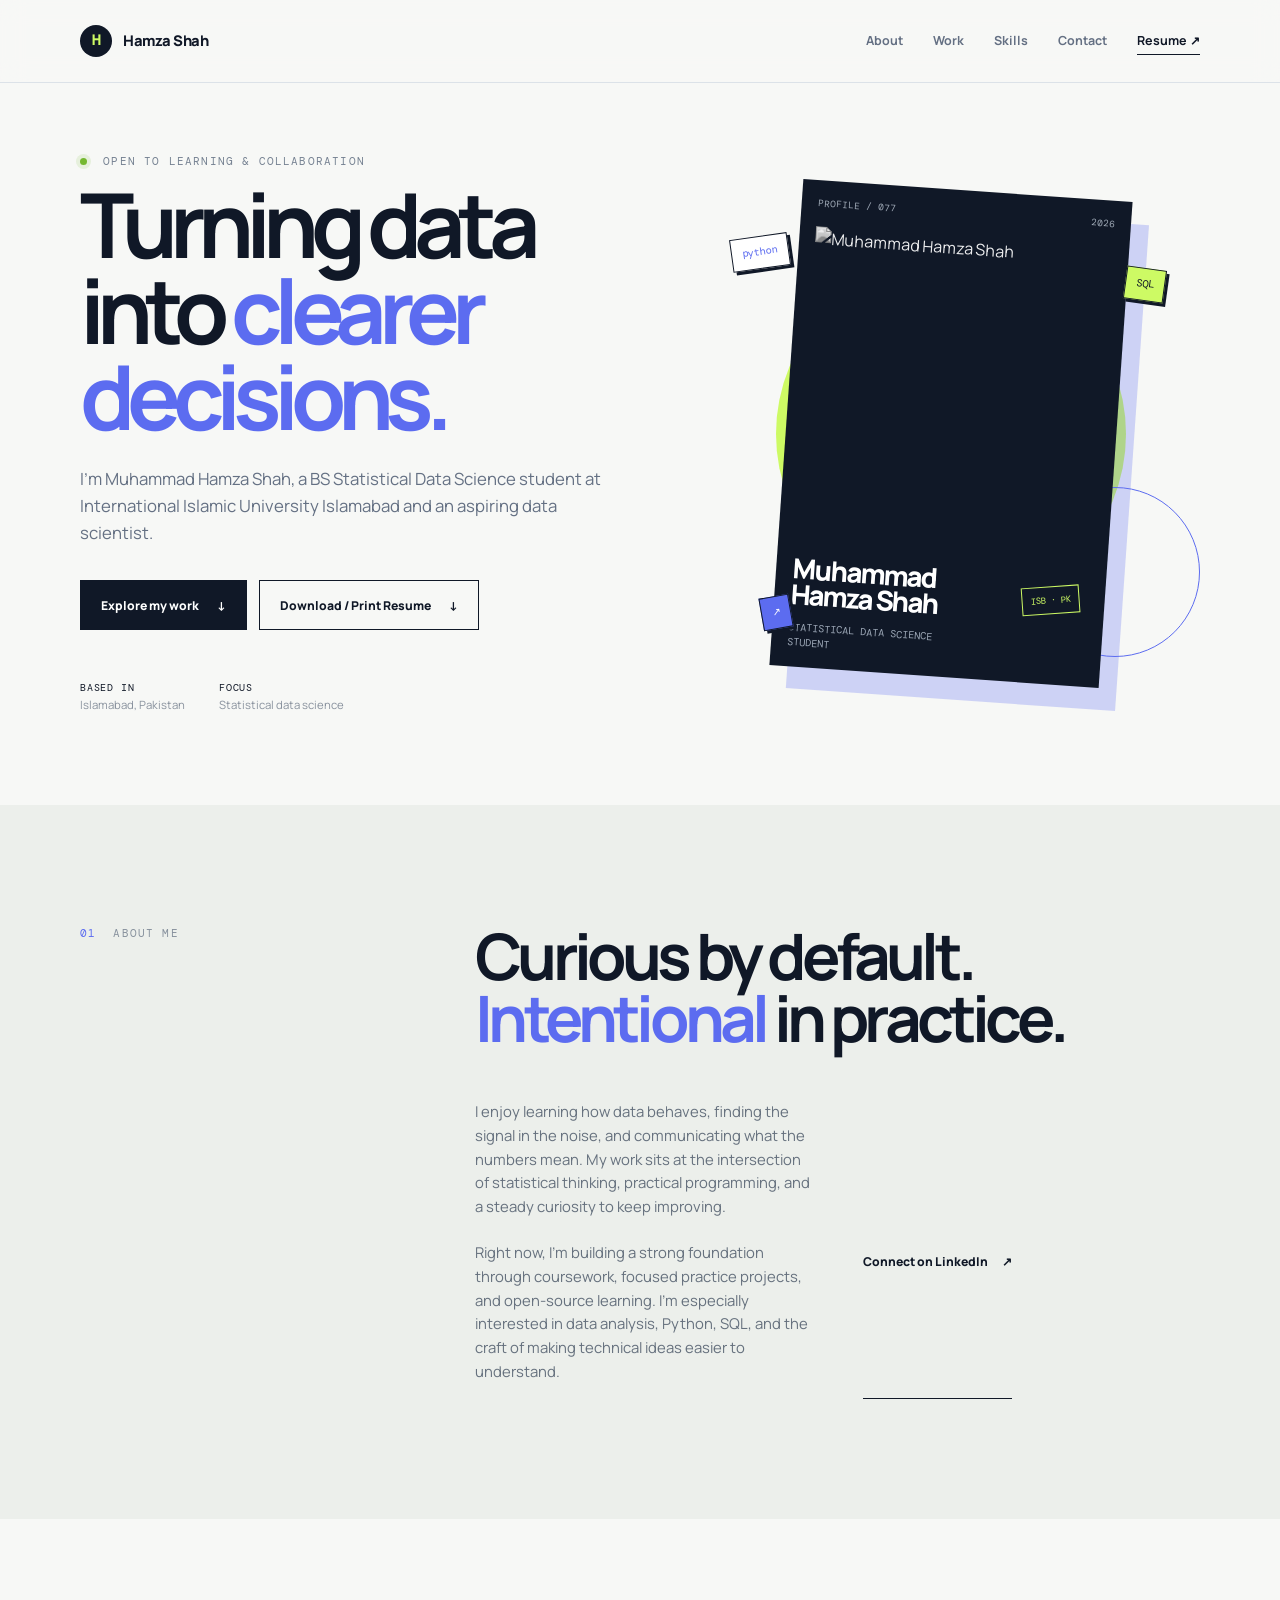
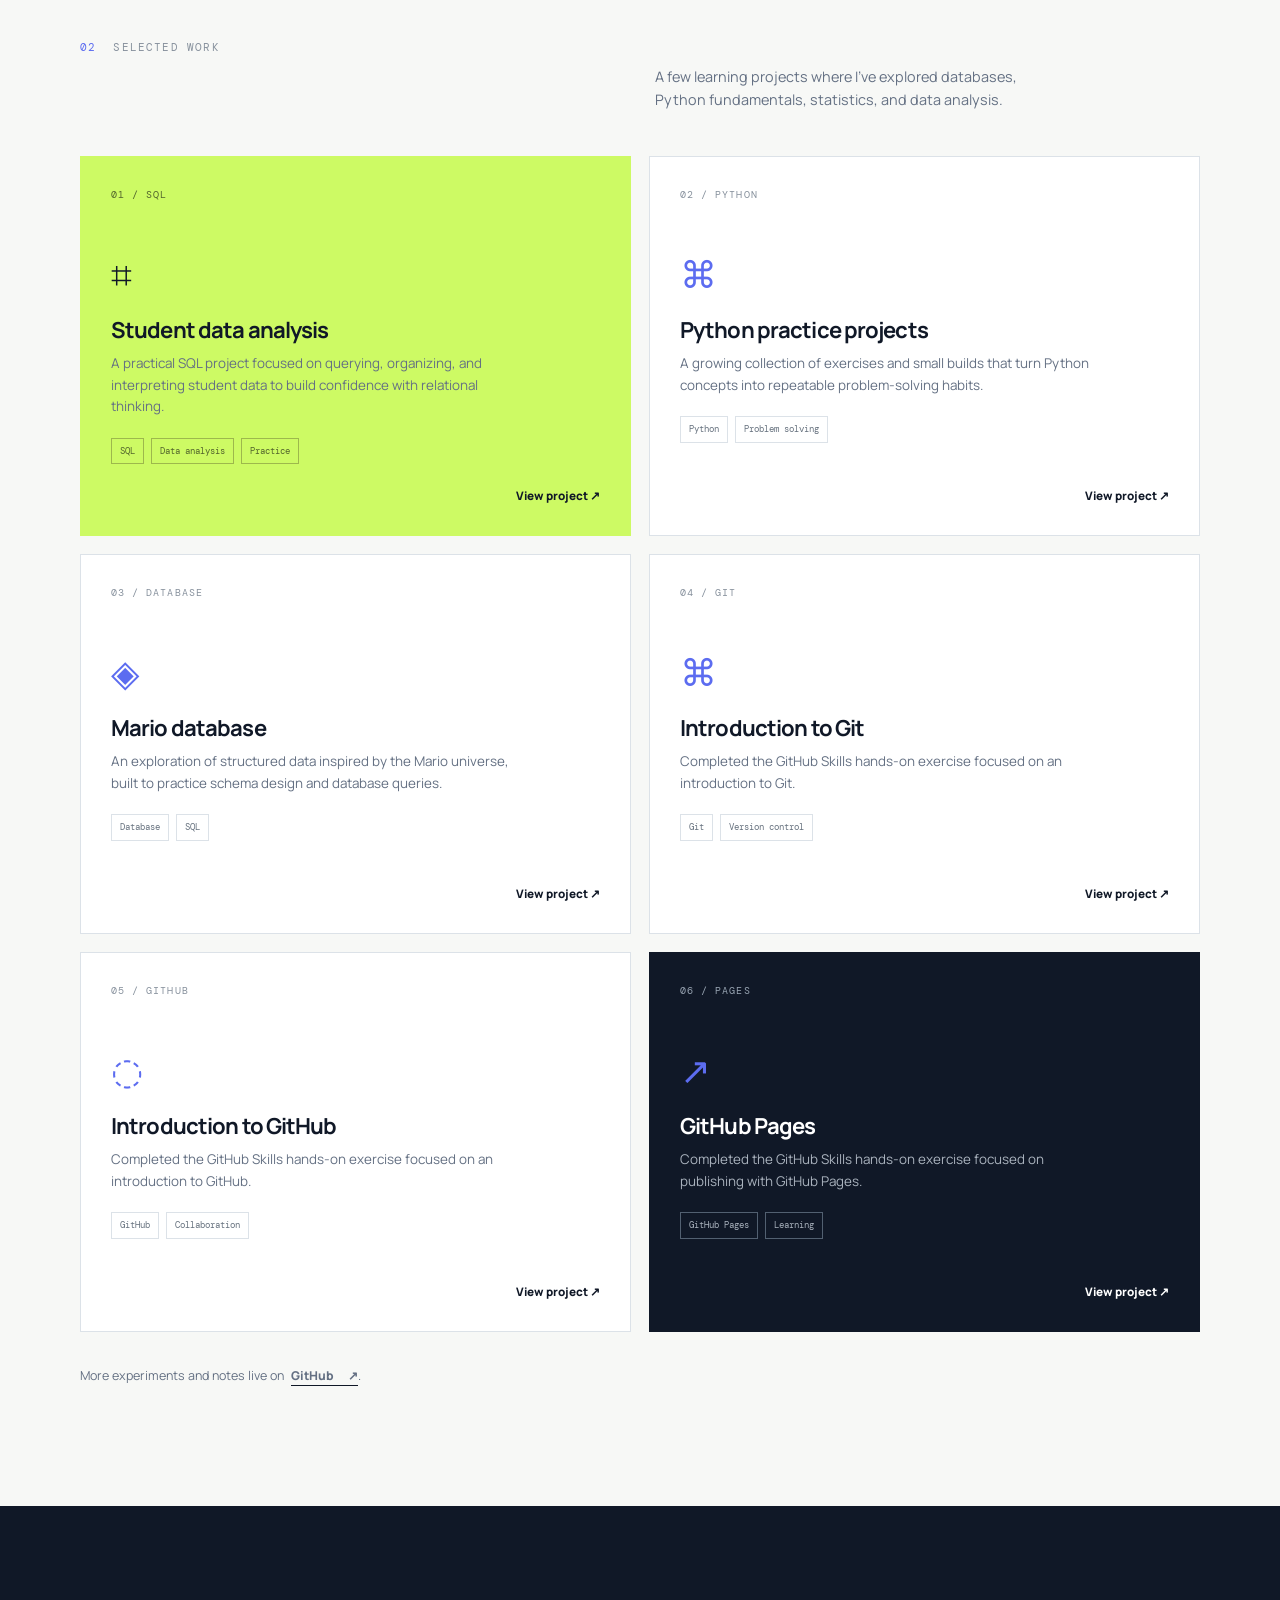
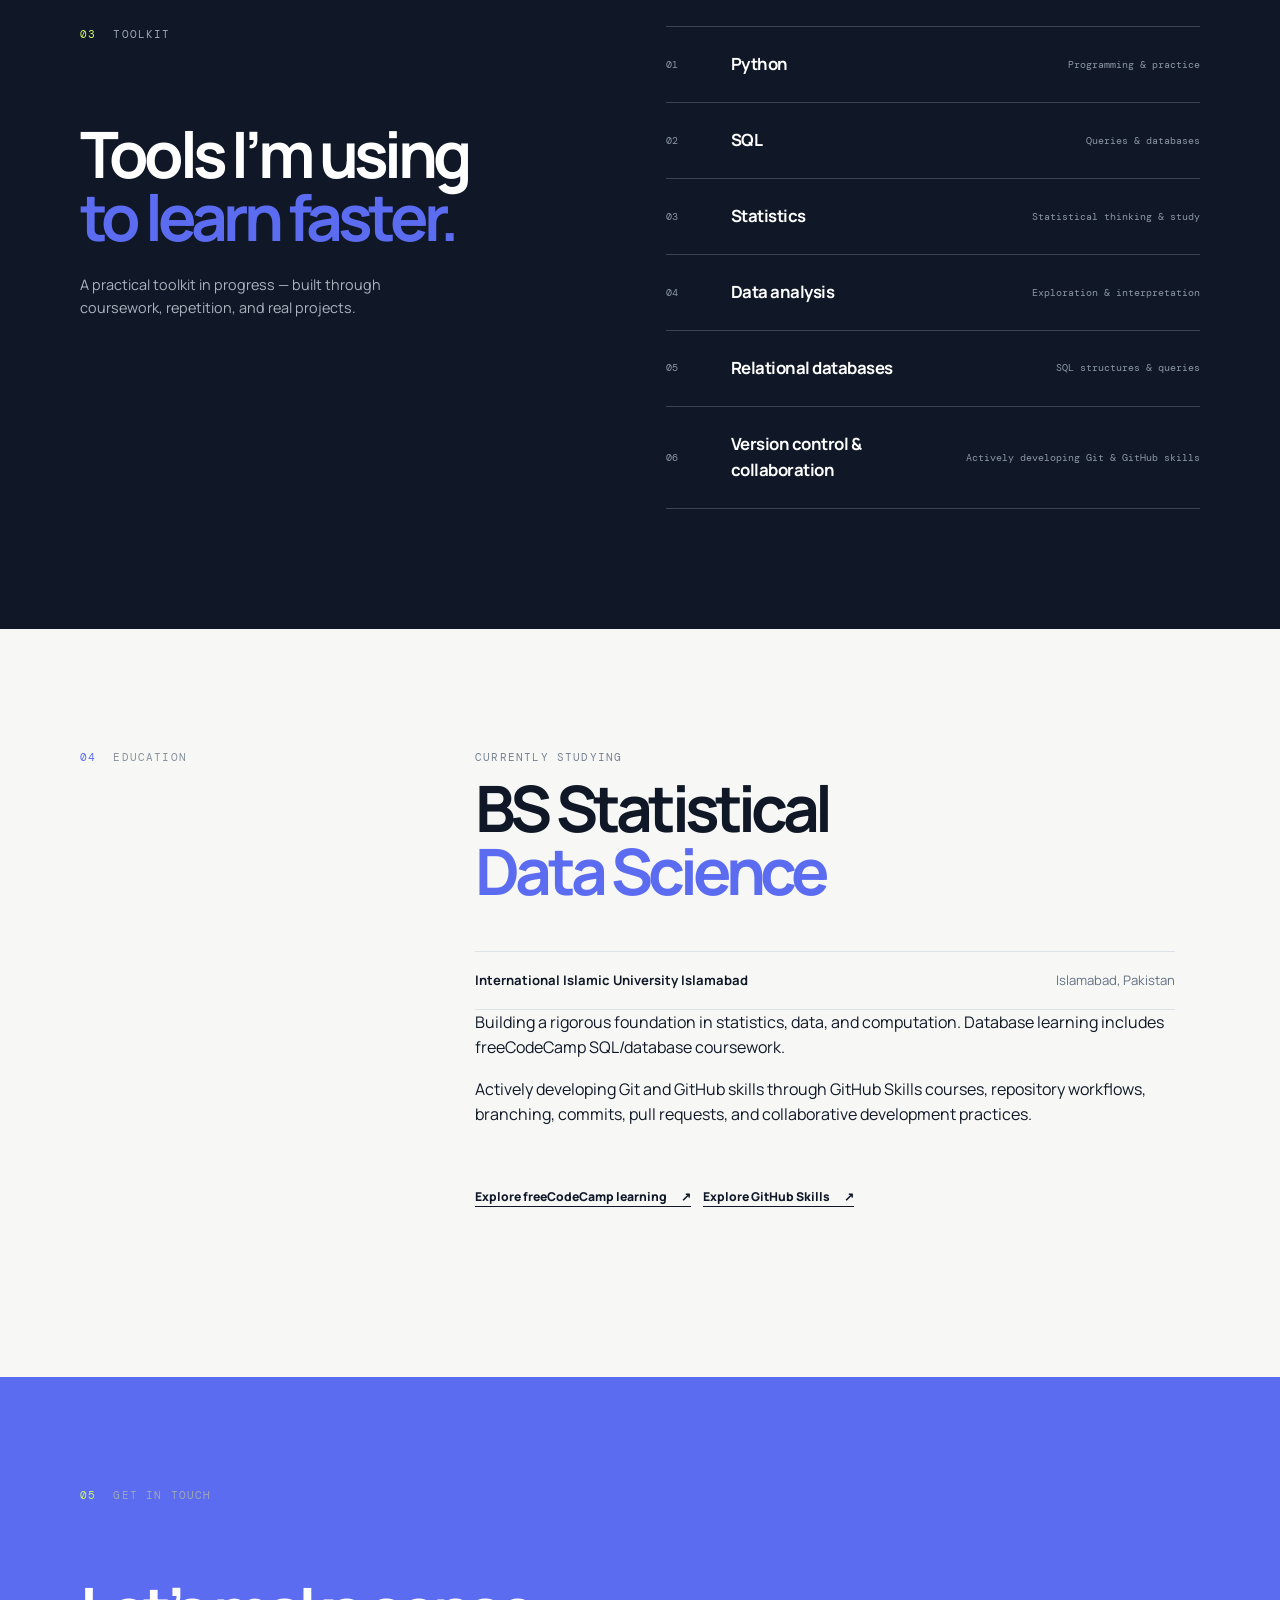
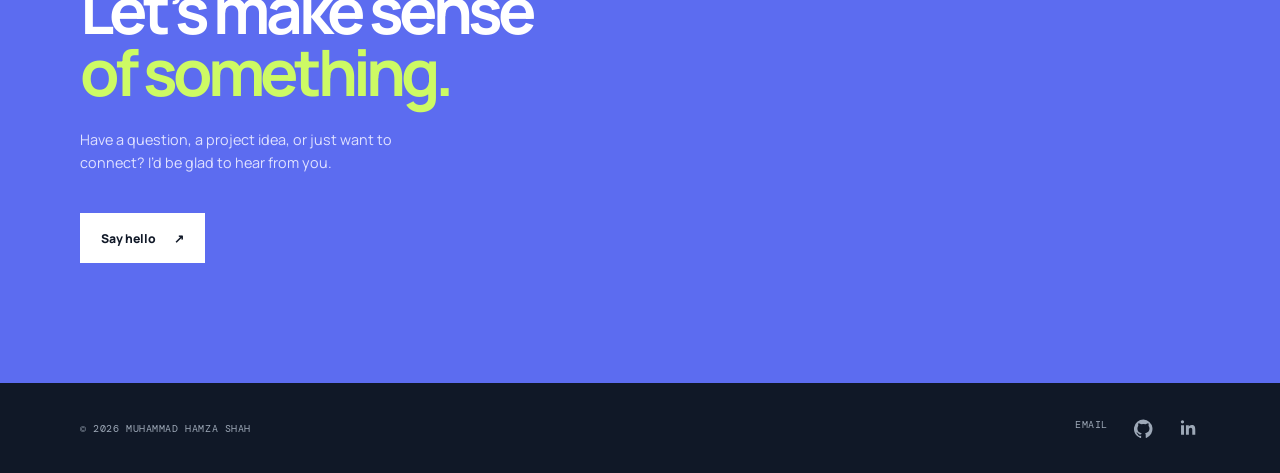
==== commit a6a2dcdb: "Expand GitHub learning projects and resume Co-authored-by: Copilot App <223556219+Copilot@users.nore" ====
--- a/index.html
+++ b/index.html
@@ -41,7 +41,7 @@
           <p class="hero-intro">I’m Muhammad Hamza Shah, a BS Statistical Data Science student at International Islamic University Islamabad and an aspiring data scientist.</p>
           <div class="hero-actions">
             <a class="button button-primary" href="#work">Explore my work <span aria-hidden="true">↓</span></a>
-            <a class="button button-secondary" href="resume.html" download="Muhammad-Hamza-Shah-Resume.html" aria-label="Download Muhammad Hamza Shah resume">Download Resume <span aria-hidden="true">↓</span></a>
+            <a class="button button-secondary" href="resume.html" target="_blank" rel="noopener noreferrer" aria-label="Open Muhammad Hamza Shah resume for printing">Download / Print Resume <span aria-hidden="true">↓</span></a>
           </div>
           <div class="hero-meta" aria-label="Quick facts">
             <span><strong>Based in</strong> Islamabad, Pakistan</span>
@@ -108,6 +108,30 @@
               <p>An exploration of structured data inspired by the Mario universe, built to practice schema design and database queries.</p>
               <div class="tag-row"><span>Database</span><span>SQL</span></div>
               <a class="project-link" href="https://github.com/hamzads077-ds/mario-database" target="_blank" rel="noreferrer" aria-label="View Mario database on GitHub">View project <span aria-hidden="true">↗</span></a>
+            </article>
+            <article class="project-card">
+              <div class="project-number">04 / GIT</div>
+              <div class="project-icon">⌘</div>
+              <h3>Introduction to Git</h3>
+              <p>Completed the GitHub Skills hands-on exercise focused on an introduction to Git.</p>
+              <div class="tag-row"><span>Git</span><span>Version control</span></div>
+              <a class="project-link" href="https://github.com/hamzads077-ds/skills-introduction-to-git" target="_blank" rel="noopener noreferrer" aria-label="View Introduction to Git on GitHub">View project <span aria-hidden="true">↗</span></a>
+            </article>
+            <article class="project-card">
+              <div class="project-number">05 / GITHUB</div>
+              <div class="project-icon">◌</div>
+              <h3>Introduction to GitHub</h3>
+              <p>Completed the GitHub Skills hands-on exercise focused on an introduction to GitHub.</p>
+              <div class="tag-row"><span>GitHub</span><span>Collaboration</span></div>
+              <a class="project-link" href="https://github.com/hamzads077-ds/skills-introduction-to-github" target="_blank" rel="noopener noreferrer" aria-label="View Introduction to GitHub on GitHub">View project <span aria-hidden="true">↗</span></a>
+            </article>
+            <article class="project-card project-dark">
+              <div class="project-number">06 / PAGES</div>
+              <div class="project-icon">↗</div>
+              <h3>GitHub Pages</h3>
+              <p>Completed the GitHub Skills hands-on exercise focused on publishing with GitHub Pages.</p>
+              <div class="tag-row"><span>GitHub Pages</span><span>Learning</span></div>
+              <a class="project-link" href="https://github.com/hamzads077-ds/skills-github-pages" target="_blank" rel="noopener noreferrer" aria-label="View GitHub Pages exercise on GitHub">View project <span aria-hidden="true">↗</span></a>
             </article>
           </div>
           <p class="work-note">More experiments and notes live on <a href="https://github.com/hamzads077-ds" target="_blank" rel="noreferrer">GitHub <span aria-hidden="true">↗</span></a>.</p>
@@ -164,8 +188,12 @@
         <span>© 2026 Muhammad Hamza Shah</span>
         <div class="social-links">
           <a href="mailto:hamza.ds.077@gmail.com">Email</a>
-          <a href="https://github.com/hamzads077-ds" target="_blank" rel="noreferrer">GitHub</a>
-          <a href="https://www.linkedin.com/in/hamzads077" target="_blank" rel="noreferrer">LinkedIn</a>
+          <a class="social-icon" href="https://github.com/hamzads077-ds" target="_blank" rel="noopener noreferrer" aria-label="Muhammad Hamza Shah on GitHub" title="GitHub">
+            <svg viewBox="0 0 24 24" aria-hidden="true"><path fill="currentColor" d="M12 .7a12 12 0 0 0-3.8 23.4c.6.1.8-.3.8-.6v-2.2c-3.4.7-4.1-1.6-4.1-1.6-.5-1.4-1.3-1.7-1.3-1.7-1.1-.8.1-.8.1-.8 1.2.1 1.8 1.2 1.8 1.2 1.1 1.8 2.8 1.3 3.5 1 .1-.8.4-1.3.8-1.6-2.7-.3-5.5-1.4-5.5-6a4.7 4.7 0 0 1 1.2-3.2c-.1-.3-.5-1.5.1-3.1 0 0 1-.3 3.3 1.2a11.5 11.5 0 0 1 6 0c2.3-1.5 3.3-1.2 3.3-1.2.6 1.6.2 2.8.1 3.1a4.7 4.7 0 0 1 1.2 3.2c0 4.6-2.8 5.7-5.5 6 .4.4.8 1.1.8 2.2v3.3c0 .3.2.7.8.6A12 12 0 0 0 12 .7Z"/></svg>
+          </a>
+          <a class="social-icon" href="https://www.linkedin.com/in/hamzads077" target="_blank" rel="noopener noreferrer" aria-label="Muhammad Hamza Shah on LinkedIn" title="LinkedIn">
+            <svg viewBox="0 0 24 24" aria-hidden="true"><path fill="currentColor" d="M5.2 3.6a2.1 2.1 0 1 1-4.2 0 2.1 2.1 0 0 1 4.2 0ZM1.3 8h3.8v12H1.3V8Zm6.2 0h3.6v1.6h.1c.5-.9 1.7-1.9 3.6-1.9 3.8 0 4.5 2.5 4.5 5.8V20h-3.8v-5.8c0-1.4 0-3.3-2-3.3s-2.3 1.5-2.3 3.2V20H7.5V8Z"/></svg>
+          </a>
         </div>
       </div>
     </footer>
--- a/styles.css
+++ b/styles.css
@@ -117,6 +117,8 @@
 .footer-wrap { min-height: 90px; font-family: "DM Mono", monospace; font-size: .6rem; text-transform: uppercase; letter-spacing: .06em; }
 .social-links { display: flex; gap: 24px; }
 .social-links a:hover { color: var(--lime); }
+.social-icon { display: inline-flex; align-items: center; justify-content: center; width: 22px; height: 22px; }
+.social-icon svg { width: 19px; height: 19px; }
 :focus-visible { outline: 3px solid var(--blue); outline-offset: 4px; }
 
 @media (max-width: 780px) {
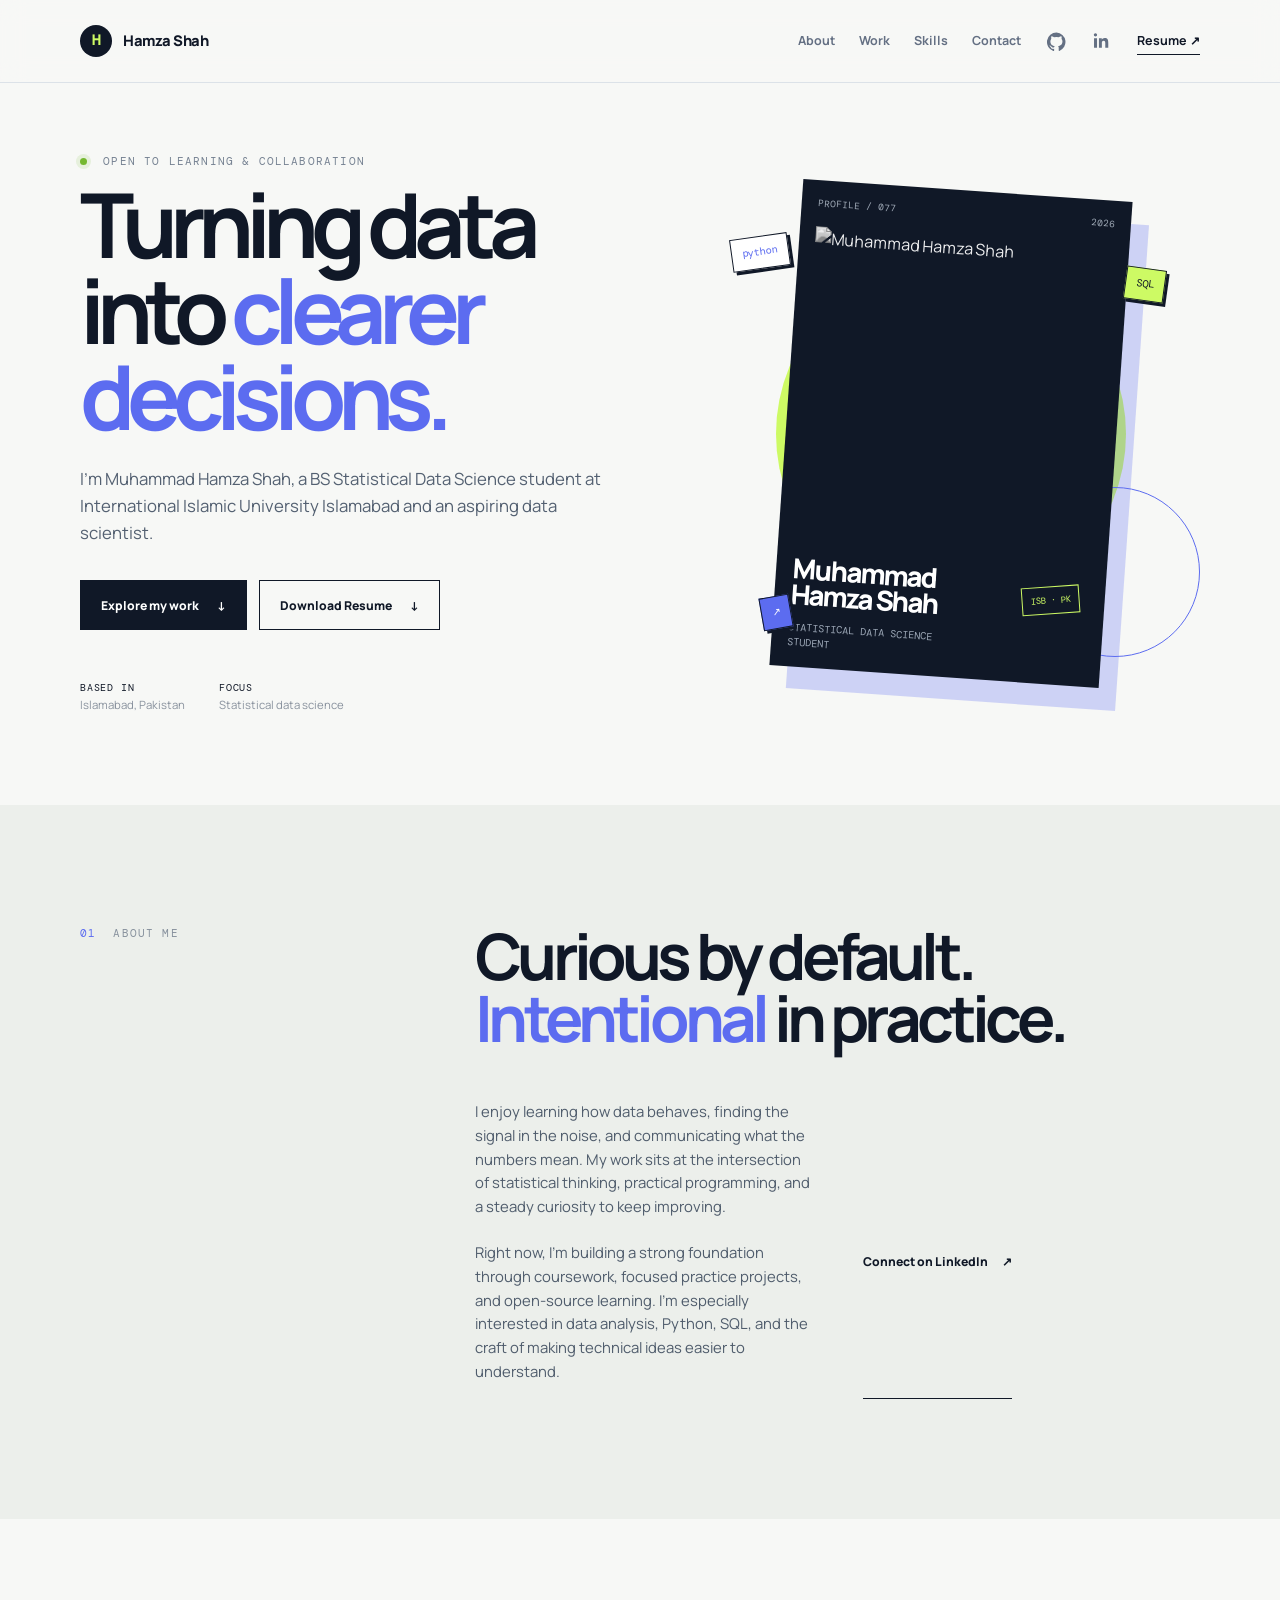
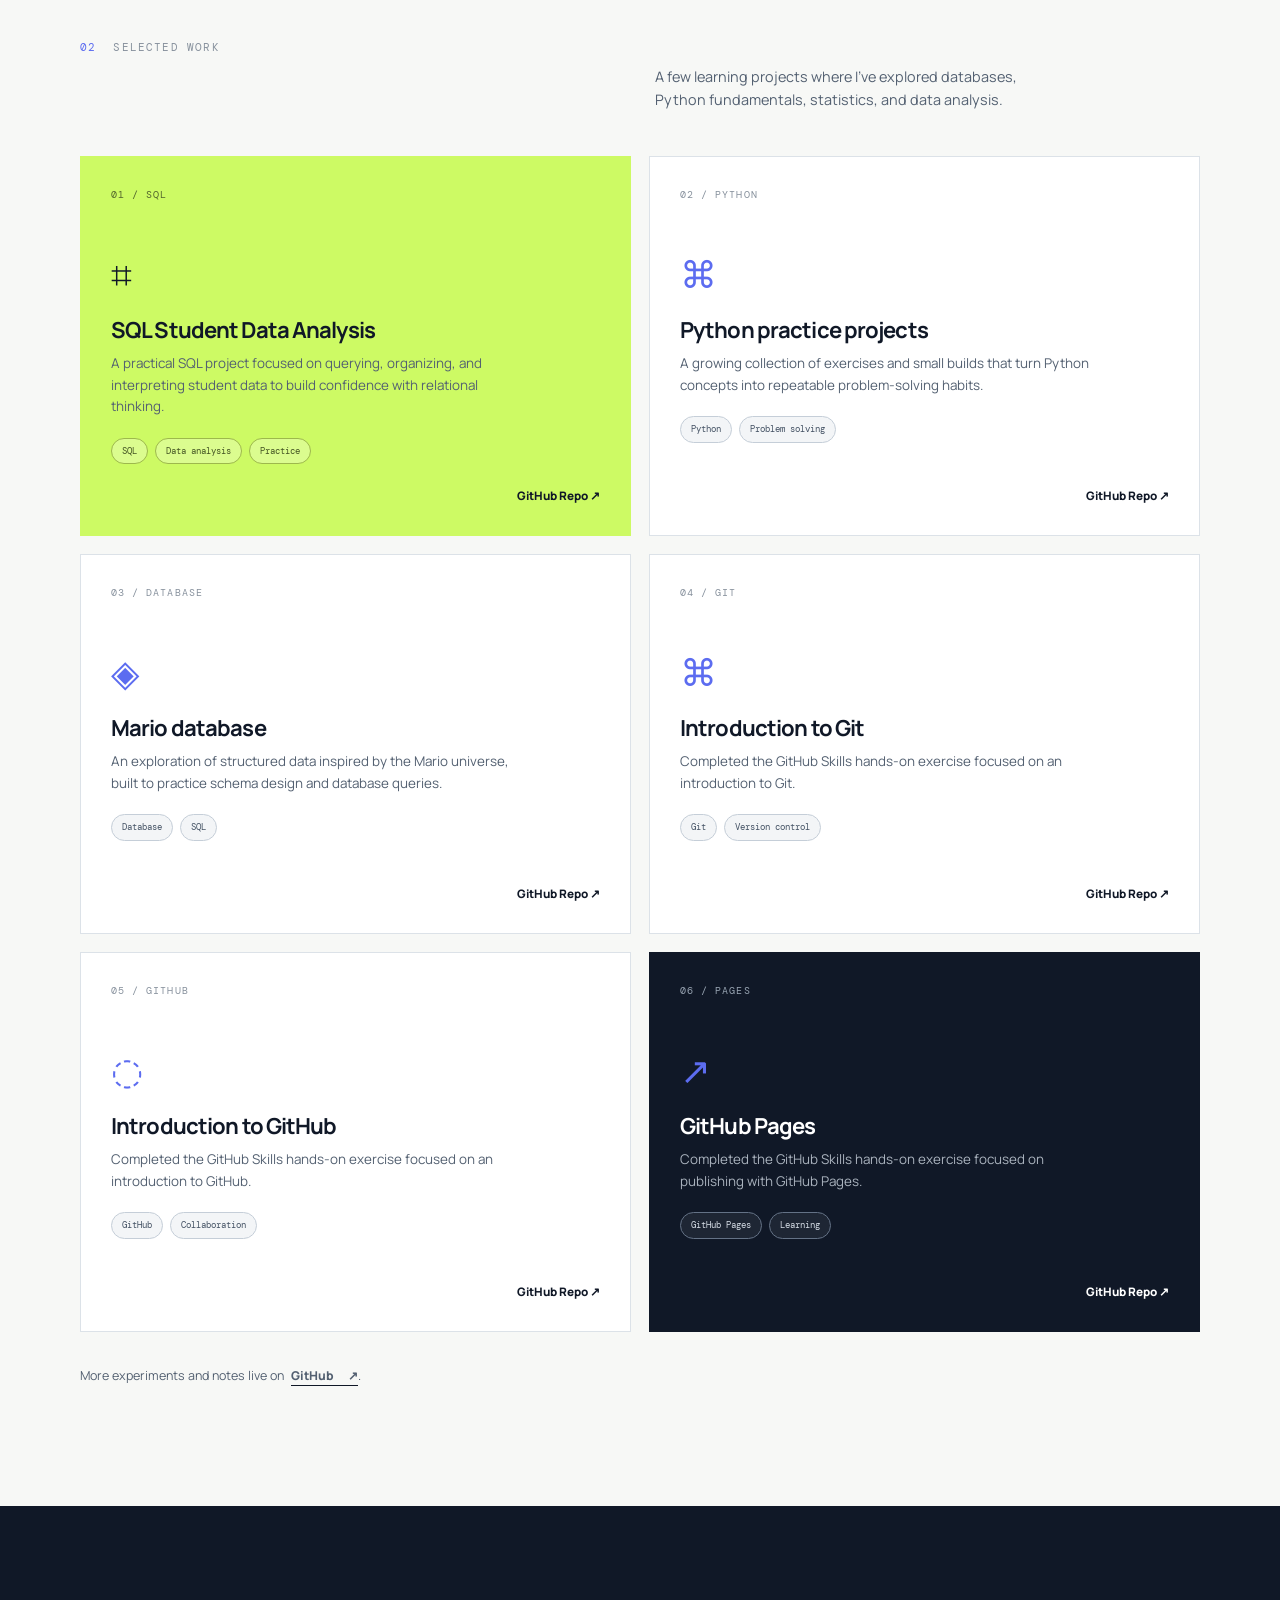
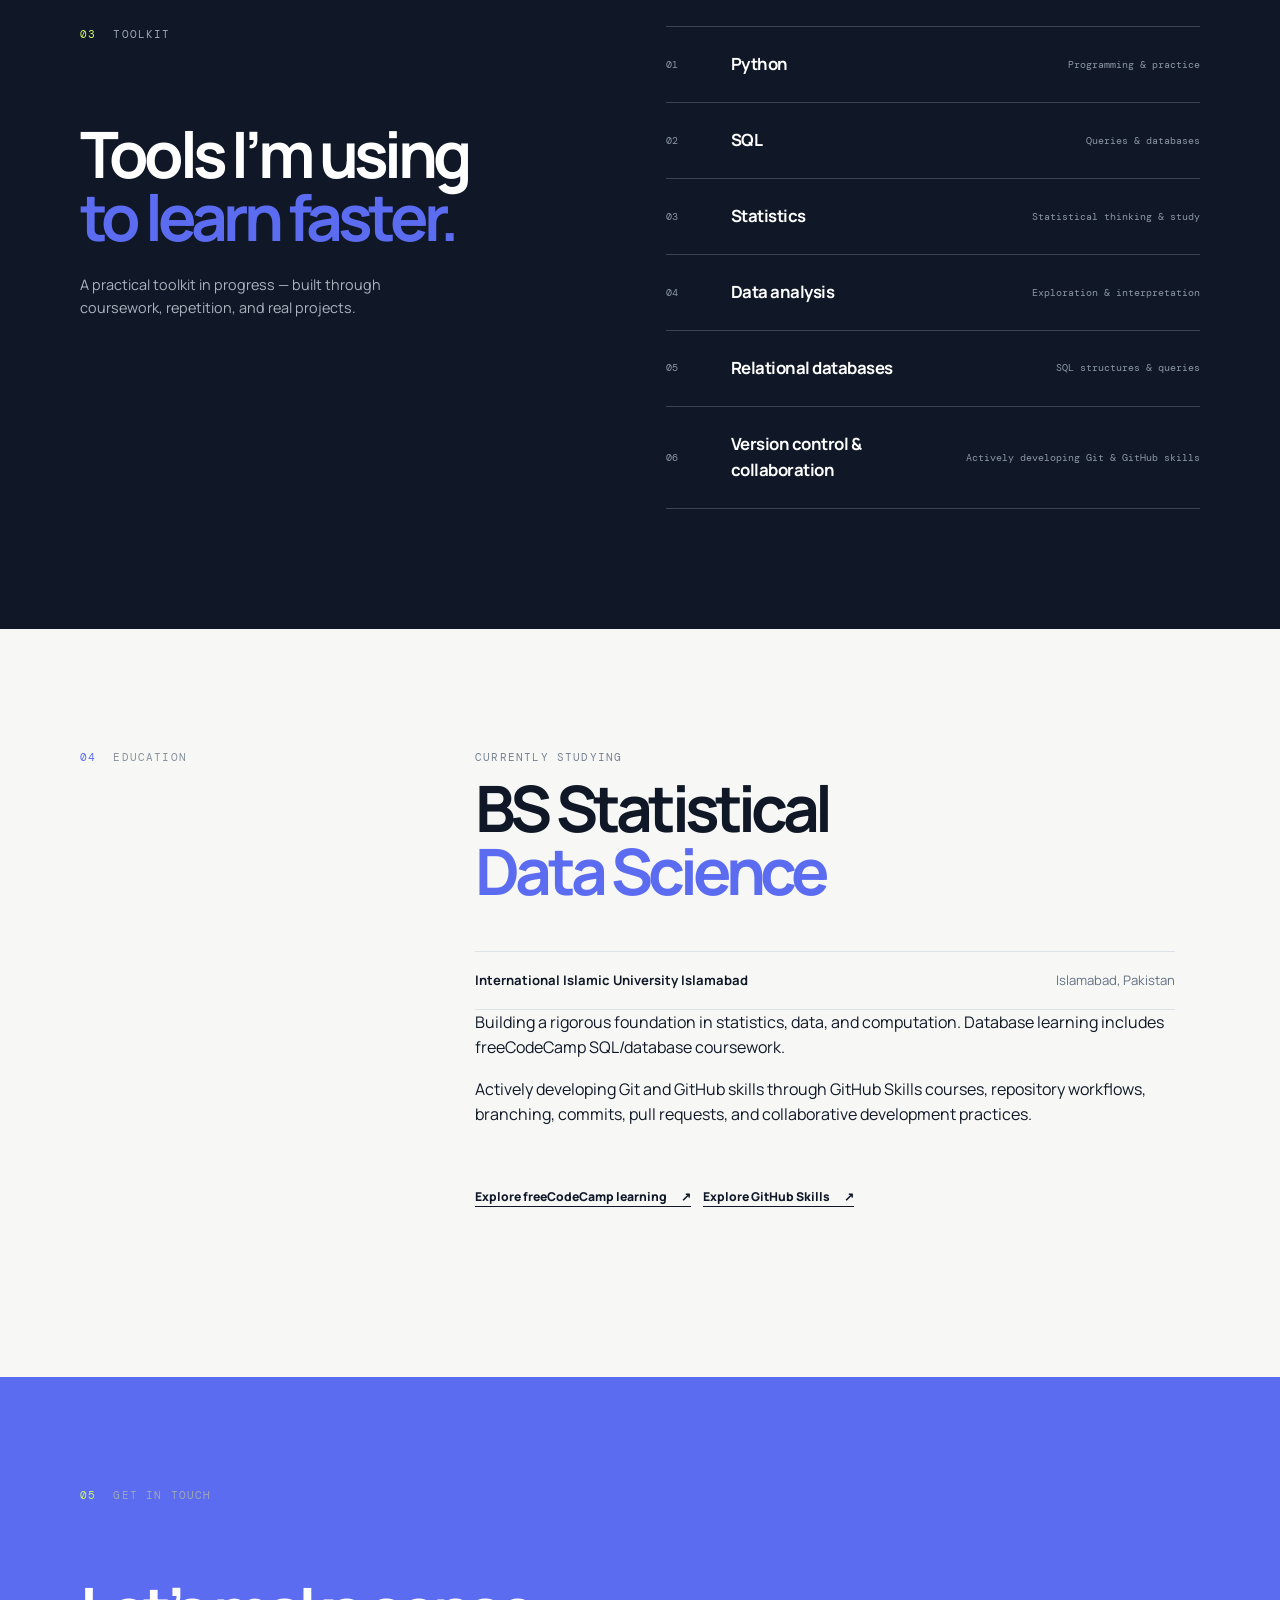
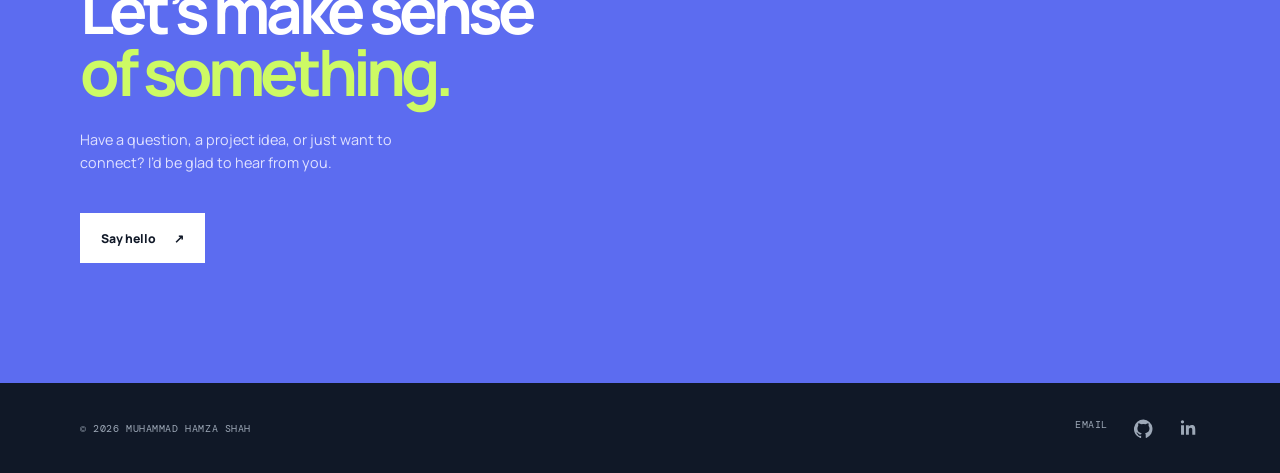
==== commit 62fe7e95: "Polish resume download and project links Co-authored-by: Copilot App <223556219+Copilot@users.norepl" ====
--- a/index.html
+++ b/index.html
@@ -28,7 +28,13 @@
           <a href="#work">Work</a>
           <a href="#skills">Skills</a>
           <a href="#contact">Contact</a>
-          <a class="nav-resume" href="resume.html">Resume <span aria-hidden="true">↗</span></a>
+          <a class="social-icon" href="https://github.com/hamzads077-ds" target="_blank" rel="noopener noreferrer" aria-label="Muhammad Hamza Shah on GitHub" title="GitHub">
+            <svg viewBox="0 0 24 24" aria-hidden="true"><path fill="currentColor" d="M12 .7a12 12 0 0 0-3.8 23.4c.6.1.8-.3.8-.6v-2.2c-3.4.7-4.1-1.6-4.1-1.6-.5-1.4-1.3-1.7-1.3-1.7-1.1-.8.1-.8.1-.8 1.2.1 1.8 1.2 1.8 1.2 1.1 1.8 2.8 1.3 3.5 1 .1-.8.4-1.3.8-1.6-2.7-.3-5.5-1.4-5.5-6a4.7 4.7 0 0 1 1.2-3.2c-.1-.3-.5-1.5.1-3.1 0 0 1-.3 3.3 1.2a11.5 11.5 0 0 1 6 0c2.3-1.5 3.3-1.2 3.3-1.2.6 1.6.2 2.8.1 3.1a4.7 4.7 0 0 1 1.2 3.2c0 4.6-2.8 5.7-5.5 6 .4.4.8 1.1.8 2.2v3.3c0 .3.2.7.8.6A12 12 0 0 0 12 .7Z"/></svg>
+          </a>
+          <a class="social-icon" href="https://www.linkedin.com/in/hamzads077" target="_blank" rel="noopener noreferrer" aria-label="Muhammad Hamza Shah on LinkedIn" title="LinkedIn">
+            <svg viewBox="0 0 24 24" aria-hidden="true"><path fill="currentColor" d="M5.2 3.6a2.1 2.1 0 1 1-4.2 0 2.1 2.1 0 0 1 4.2 0ZM1.3 8h3.8v12H1.3V8Zm6.2 0h3.6v1.6h.1c.5-.9 1.7-1.9 3.6-1.9 3.8 0 4.5 2.5 4.5 5.8V20h-3.8v-5.8c0-1.4 0-3.3-2-3.3s-2.3 1.5-2.3 3.2V20H7.5V8Z"/></svg>
+          </a>
+          <a class="nav-resume" href="resume.pdf" download="Muhammad-Hamza-Shah-Resume.pdf">Resume <span aria-hidden="true">↗</span></a>
         </nav>
       </div>
     </header>
@@ -41,7 +47,7 @@
           <p class="hero-intro">I’m Muhammad Hamza Shah, a BS Statistical Data Science student at International Islamic University Islamabad and an aspiring data scientist.</p>
           <div class="hero-actions">
             <a class="button button-primary" href="#work">Explore my work <span aria-hidden="true">↓</span></a>
-            <a class="button button-secondary" href="resume.html" target="_blank" rel="noopener noreferrer" aria-label="Open Muhammad Hamza Shah resume for printing">Download / Print Resume <span aria-hidden="true">↓</span></a>
+            <a class="button button-secondary" href="resume.pdf" download="Muhammad-Hamza-Shah-Resume.pdf" aria-label="Download Muhammad Hamza Shah resume">Download Resume <span aria-hidden="true">↓</span></a>
           </div>
           <div class="hero-meta" aria-label="Quick facts">
             <span><strong>Based in</strong> Islamabad, Pakistan</span>
@@ -88,10 +94,10 @@
             <article class="project-card project-featured">
               <div class="project-number">01 / SQL</div>
               <div class="project-icon">⌗</div>
-              <h3>Student data analysis</h3>
+              <h3>SQL Student Data Analysis</h3>
               <p>A practical SQL project focused on querying, organizing, and interpreting student data to build confidence with relational thinking.</p>
               <div class="tag-row"><span>SQL</span><span>Data analysis</span><span>Practice</span></div>
-              <a class="project-link" href="https://github.com/hamzads077-ds/SQL-Student-Data-Analysis" target="_blank" rel="noreferrer" aria-label="View Student data analysis on GitHub">View project <span aria-hidden="true">↗</span></a>
+              <a class="project-link" href="https://github.com/hamzads077-ds/SQL-Student-Data-Analysis" target="_blank" rel="noopener noreferrer" aria-label="Open SQL Student Data Analysis GitHub repository">GitHub Repo <span aria-hidden="true">↗</span></a>
             </article>
             <article class="project-card">
               <div class="project-number">02 / PYTHON</div>
@@ -99,7 +105,7 @@
               <h3>Python practice projects</h3>
               <p>A growing collection of exercises and small builds that turn Python concepts into repeatable problem-solving habits.</p>
               <div class="tag-row"><span>Python</span><span>Problem solving</span></div>
-              <a class="project-link" href="https://github.com/hamzads077-ds/python-practice-projects" target="_blank" rel="noreferrer" aria-label="View Python practice projects on GitHub">View project <span aria-hidden="true">↗</span></a>
+              <a class="project-link" href="https://github.com/hamzads077-ds/python-practice-projects" target="_blank" rel="noopener noreferrer" aria-label="Open Python practice projects GitHub repository">GitHub Repo <span aria-hidden="true">↗</span></a>
             </article>
             <article class="project-card">
               <div class="project-number">03 / DATABASE</div>
@@ -107,7 +113,7 @@
               <h3>Mario database</h3>
               <p>An exploration of structured data inspired by the Mario universe, built to practice schema design and database queries.</p>
               <div class="tag-row"><span>Database</span><span>SQL</span></div>
-              <a class="project-link" href="https://github.com/hamzads077-ds/mario-database" target="_blank" rel="noreferrer" aria-label="View Mario database on GitHub">View project <span aria-hidden="true">↗</span></a>
+              <a class="project-link" href="https://github.com/hamzads077-ds/mario-database" target="_blank" rel="noopener noreferrer" aria-label="Open Mario database GitHub repository">GitHub Repo <span aria-hidden="true">↗</span></a>
             </article>
             <article class="project-card">
               <div class="project-number">04 / GIT</div>
@@ -115,7 +121,7 @@
               <h3>Introduction to Git</h3>
               <p>Completed the GitHub Skills hands-on exercise focused on an introduction to Git.</p>
               <div class="tag-row"><span>Git</span><span>Version control</span></div>
-              <a class="project-link" href="https://github.com/hamzads077-ds/skills-introduction-to-git" target="_blank" rel="noopener noreferrer" aria-label="View Introduction to Git on GitHub">View project <span aria-hidden="true">↗</span></a>
+              <a class="project-link" href="https://github.com/hamzads077-ds/skills-introduction-to-git" target="_blank" rel="noopener noreferrer" aria-label="Open Introduction to Git GitHub repository">GitHub Repo <span aria-hidden="true">↗</span></a>
             </article>
             <article class="project-card">
               <div class="project-number">05 / GITHUB</div>
@@ -123,7 +129,7 @@
               <h3>Introduction to GitHub</h3>
               <p>Completed the GitHub Skills hands-on exercise focused on an introduction to GitHub.</p>
               <div class="tag-row"><span>GitHub</span><span>Collaboration</span></div>
-              <a class="project-link" href="https://github.com/hamzads077-ds/skills-introduction-to-github" target="_blank" rel="noopener noreferrer" aria-label="View Introduction to GitHub on GitHub">View project <span aria-hidden="true">↗</span></a>
+              <a class="project-link" href="https://github.com/hamzads077-ds/skills-introduction-to-github" target="_blank" rel="noopener noreferrer" aria-label="Open Introduction to GitHub GitHub repository">GitHub Repo <span aria-hidden="true">↗</span></a>
             </article>
             <article class="project-card project-dark">
               <div class="project-number">06 / PAGES</div>
@@ -131,7 +137,7 @@
               <h3>GitHub Pages</h3>
               <p>Completed the GitHub Skills hands-on exercise focused on publishing with GitHub Pages.</p>
               <div class="tag-row"><span>GitHub Pages</span><span>Learning</span></div>
-              <a class="project-link" href="https://github.com/hamzads077-ds/skills-github-pages" target="_blank" rel="noopener noreferrer" aria-label="View GitHub Pages exercise on GitHub">View project <span aria-hidden="true">↗</span></a>
+              <a class="project-link" href="https://github.com/hamzads077-ds/skills-github-pages" target="_blank" rel="noopener noreferrer" aria-label="Open GitHub Pages exercise GitHub repository">GitHub Repo <span aria-hidden="true">↗</span></a>
             </article>
           </div>
           <p class="work-note">More experiments and notes live on <a href="https://github.com/hamzads077-ds" target="_blank" rel="noreferrer">GitHub <span aria-hidden="true">↗</span></a>.</p>
--- a/styles.css
+++ b/styles.css
@@ -22,7 +22,7 @@
 .nav-wrap, .footer-wrap { display: flex; align-items: center; justify-content: space-between; min-height: 82px; }
 .brand { display: inline-flex; align-items: center; gap: 11px; font-size: .92rem; font-weight: 800; letter-spacing: -.03em; }
 .brand-mark { display: grid; width: 32px; height: 32px; place-items: center; border-radius: 50%; background: var(--ink); color: var(--lime); font-family: "DM Mono", monospace; font-size: .9rem; }
-.primary-nav { display: flex; align-items: center; gap: 30px; font-size: .78rem; font-weight: 700; }
+.primary-nav { display: flex; align-items: center; gap: 24px; font-size: .78rem; font-weight: 700; }
 .primary-nav a:not(.nav-resume) { color: #647083; }
 .primary-nav a:hover, .primary-nav a:focus-visible { color: var(--ink); }
 .nav-resume { border-bottom: 1px solid var(--ink); padding: 4px 0; }
@@ -37,7 +37,7 @@
 h3 { margin-bottom: 11px; font-size: 1.38rem; line-height: 1.15; letter-spacing: -.04em; }
 em { color: var(--blue); font-style: normal; }
 .accent { color: var(--blue); }
-.hero-intro { max-width: 540px; color: var(--muted); font-size: 1.05rem; }
+.hero-intro { max-width: 540px; color: #536071; font-size: 1.05rem; }
 .hero-actions { display: flex; flex-wrap: wrap; gap: 12px; margin: 34px 0 50px; }
 .button { display: inline-flex; align-items: center; justify-content: center; gap: 18px; min-height: 50px; padding: 0 20px; border: 1px solid var(--ink); font-size: .76rem; font-weight: 800; transition: transform .2s, box-shadow .2s, background .2s; }
 .button:hover, .button:focus-visible { transform: translateY(-3px); box-shadow: 4px 4px 0 var(--ink); }
@@ -66,11 +66,11 @@
 .section-label span:first-child { color: var(--blue); }
 .about-content { display: grid; grid-template-columns: 1fr 1fr; gap: 50px; }
 .about-content h2 { grid-column: 1 / -1; margin-bottom: 0; }
-.about-details { color: #66717e; font-size: .93rem; }
+.about-details { color: #4f5c6c; font-size: .93rem; }
 .about-details p + p { margin-top: 22px; }
 .text-link, .work-note a { display: inline-flex; align-items: center; gap: 14px; width: fit-content; margin-top: 25px; border-bottom: 1px solid var(--ink); font-size: .76rem; font-weight: 800; }
 .section-heading { display: grid; grid-template-columns: 1fr 1.1fr; gap: 80px; align-items: start; margin-bottom: 45px; }
-.section-heading p { max-width: 390px; margin: 26px 0 0; color: var(--muted); font-size: .9rem; }
+.section-heading p { max-width: 390px; margin: 26px 0 0; color: #536071; font-size: .9rem; }
 .project-grid { display: grid; grid-template-columns: repeat(2, 1fr); gap: 18px; }
 .project-card { position: relative; min-height: 380px; padding: 30px; background: var(--white); border: 1px solid var(--line); transition: transform .2s, box-shadow .2s; }
 .project-card:hover { transform: translateY(-5px); box-shadow: 8px 8px 0 var(--lime); }
@@ -81,15 +81,15 @@
 .project-dark .project-number { color: #99a5b3; }
 .project-icon { margin: 54px 0 24px; color: var(--blue); font-size: 2.3rem; line-height: 1; }
 .project-featured .project-icon { color: var(--ink); }
-.project-card p { max-width: 410px; color: var(--muted); font-size: .84rem; }
+.project-card p { max-width: 410px; color: #536071; font-size: .84rem; }
 .project-dark p { color: #aab3be; }
 .tag-row { display: flex; flex-wrap: wrap; gap: 7px; margin-top: 20px; }
-.tag-row span { padding: 5px 8px; border: 1px solid var(--line); color: #66717e; font-family: "DM Mono", monospace; font-size: .57rem; }
-.project-featured .tag-row span { border-color: #9db84c; color: #52642c; }
-.project-dark .tag-row span { border-color: #526071; color: #aab3be; }
+.tag-row span { padding: 5px 10px; border: 1px solid #c5ced8; border-radius: 999px; background: #f3f5f7; color: #435163; font-family: "DM Mono", monospace; font-size: .57rem; }
+.project-featured .tag-row span { border-color: #9db84c; background: rgba(255,255,255,.28); color: #435323; }
+.project-dark .tag-row span { border-color: #647286; background: rgba(255,255,255,.06); color: #d7dee7; }
 .project-link { position: absolute; right: 30px; bottom: 29px; font-size: .73rem; font-weight: 800; }
 .project-link:hover { text-decoration: underline; text-underline-offset: 5px; }
-.work-note { margin: 34px 0 0; color: var(--muted); font-size: .78rem; }
+.work-note { margin: 34px 0 0; color: #536071; font-size: .78rem; }
 .work-note a { margin: 0 0 0 4px; }
 .section-dark { background: var(--dark); color: var(--white); }
 .skills-grid { display: grid; grid-template-columns: 1fr 1.1fr; gap: 100px; }
@@ -117,8 +117,10 @@
 .footer-wrap { min-height: 90px; font-family: "DM Mono", monospace; font-size: .6rem; text-transform: uppercase; letter-spacing: .06em; }
 .social-links { display: flex; gap: 24px; }
 .social-links a:hover { color: var(--lime); }
-.social-icon { display: inline-flex; align-items: center; justify-content: center; width: 22px; height: 22px; }
+.social-icon { display: inline-flex; align-items: center; justify-content: center; width: 22px; height: 22px; transition: color .2s, transform .2s; }
 .social-icon svg { width: 19px; height: 19px; }
+.primary-nav .social-icon { color: #647083; }
+.social-icon:hover, .social-icon:focus-visible { color: var(--blue); transform: translateY(-2px); }
 :focus-visible { outline: 3px solid var(--blue); outline-offset: 4px; }
 
 @media (max-width: 780px) {
@@ -131,6 +133,9 @@
   .primary-nav a { padding: 12px; }
   .nav-resume { border: 0; background: var(--lime); }
   .hero { grid-template-columns: 1fr; gap: 32px; padding-block: 70px 85px; }
+  .hero-copy { text-align: center; }
+  .hero-copy .eyebrow, .hero-intro { margin-inline: auto; }
+  .hero-actions, .hero-meta { justify-content: center; }
   .hero-visual { min-height: 410px; }
   .about-grid, .education-grid, .skills-grid { grid-template-columns: 1fr; gap: 45px; }
   .section { padding-block: 80px; }
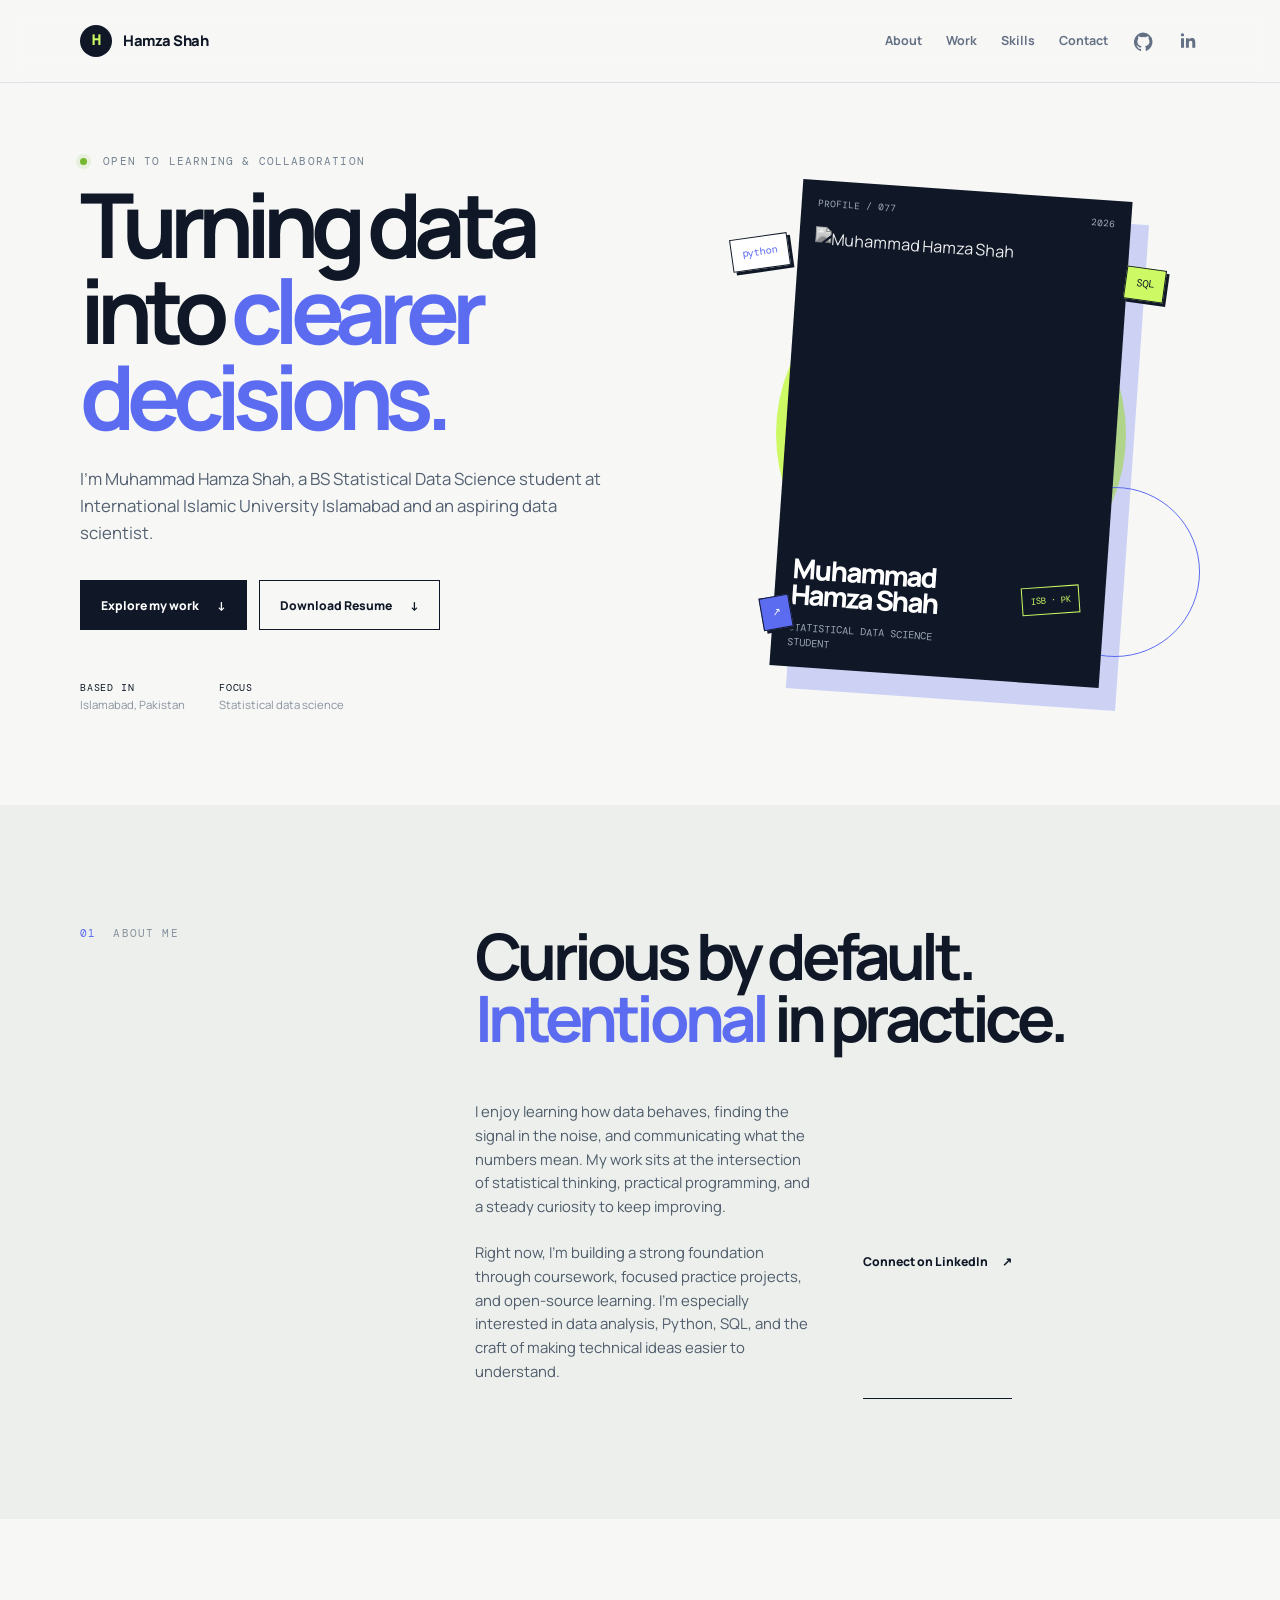
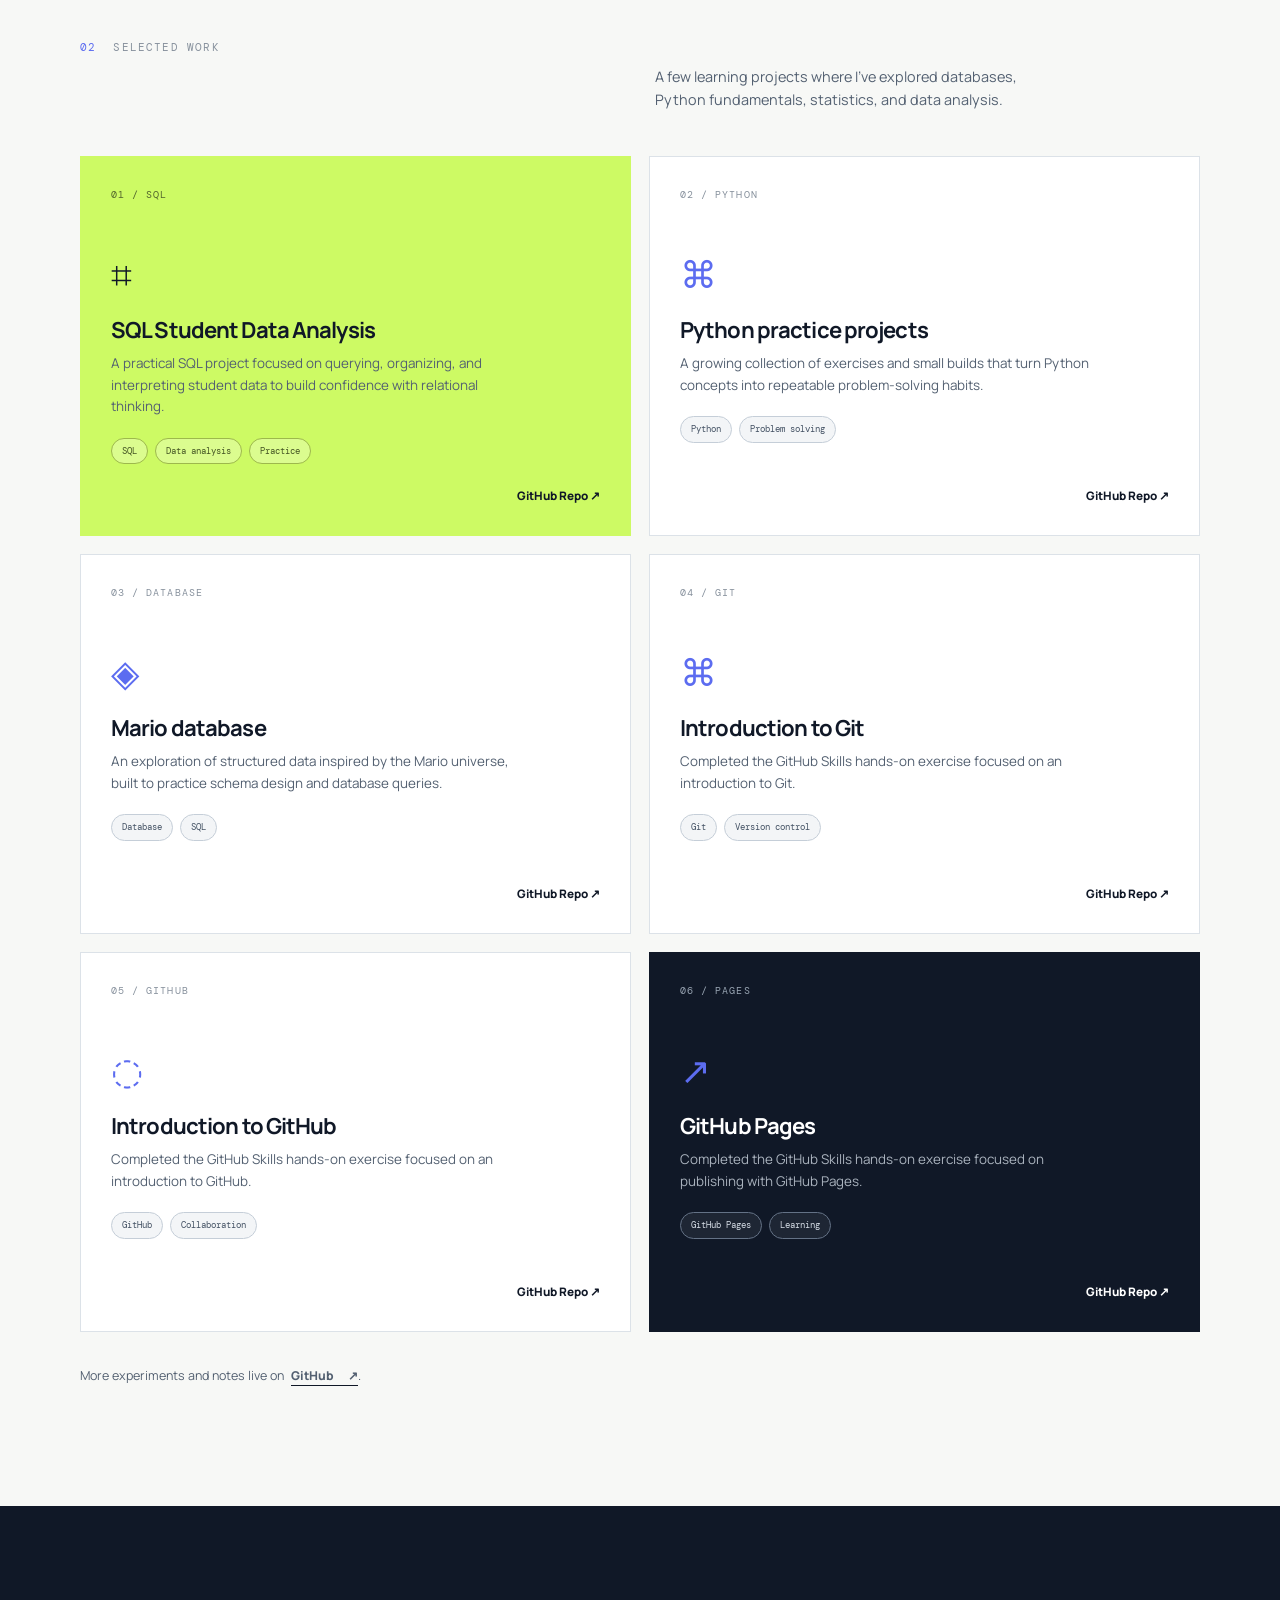
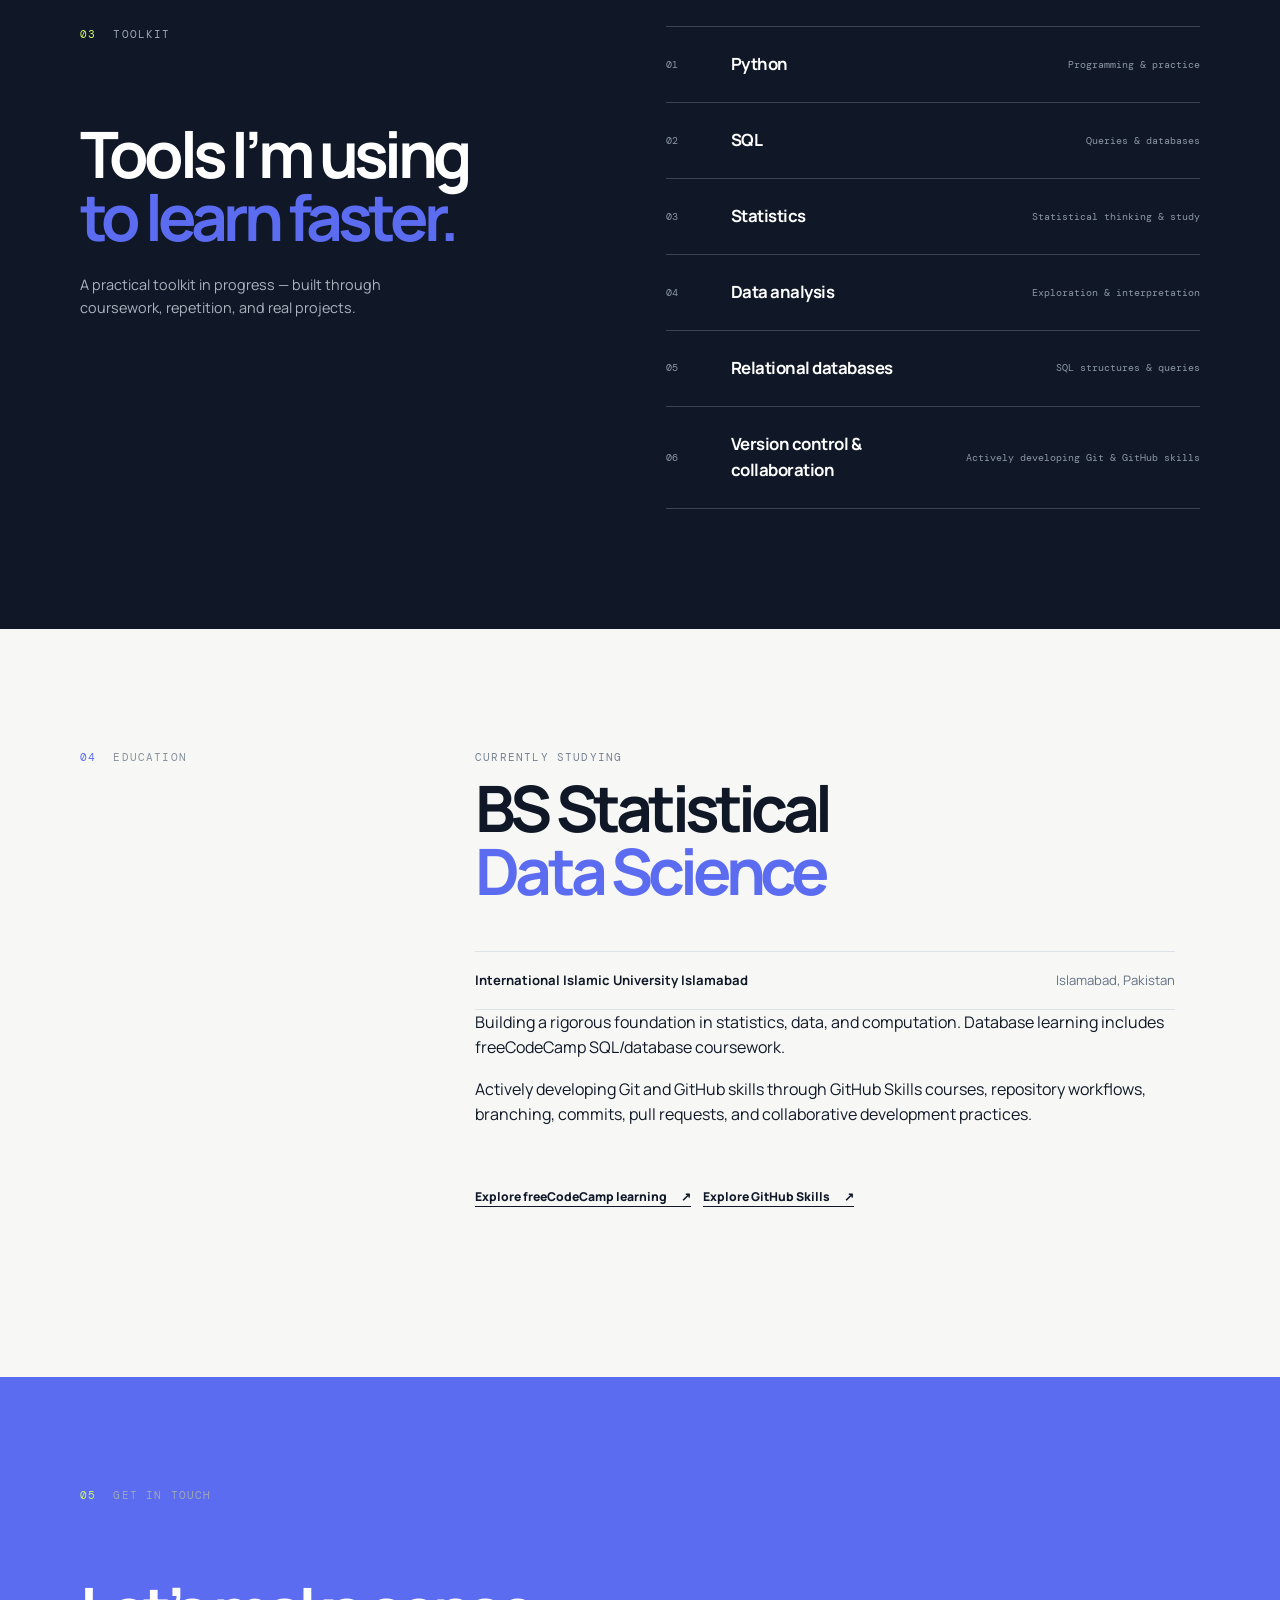
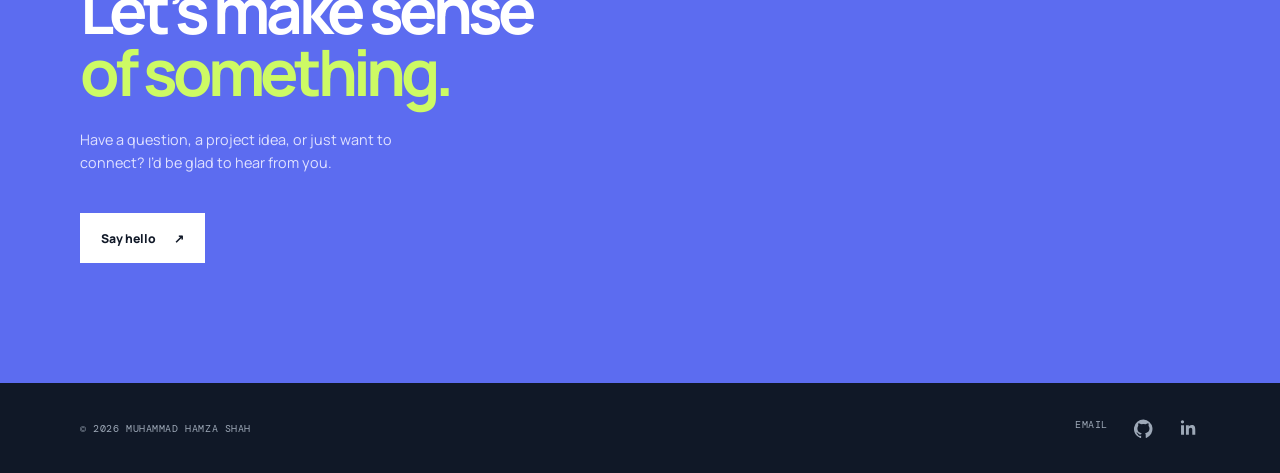
==== commit 17ff7d4b: "Complete ATS resume details Co-authored-by: Copilot App <223556219+Copilot@users.noreply.github.com>" ====
--- a/index.html
+++ b/index.html
@@ -34,7 +34,6 @@
           <a class="social-icon" href="https://www.linkedin.com/in/hamzads077" target="_blank" rel="noopener noreferrer" aria-label="Muhammad Hamza Shah on LinkedIn" title="LinkedIn">
             <svg viewBox="0 0 24 24" aria-hidden="true"><path fill="currentColor" d="M5.2 3.6a2.1 2.1 0 1 1-4.2 0 2.1 2.1 0 0 1 4.2 0ZM1.3 8h3.8v12H1.3V8Zm6.2 0h3.6v1.6h.1c.5-.9 1.7-1.9 3.6-1.9 3.8 0 4.5 2.5 4.5 5.8V20h-3.8v-5.8c0-1.4 0-3.3-2-3.3s-2.3 1.5-2.3 3.2V20H7.5V8Z"/></svg>
           </a>
-          <a class="nav-resume" href="resume.pdf" download="Muhammad-Hamza-Shah-Resume.pdf">Resume <span aria-hidden="true">↗</span></a>
         </nav>
       </div>
     </header>
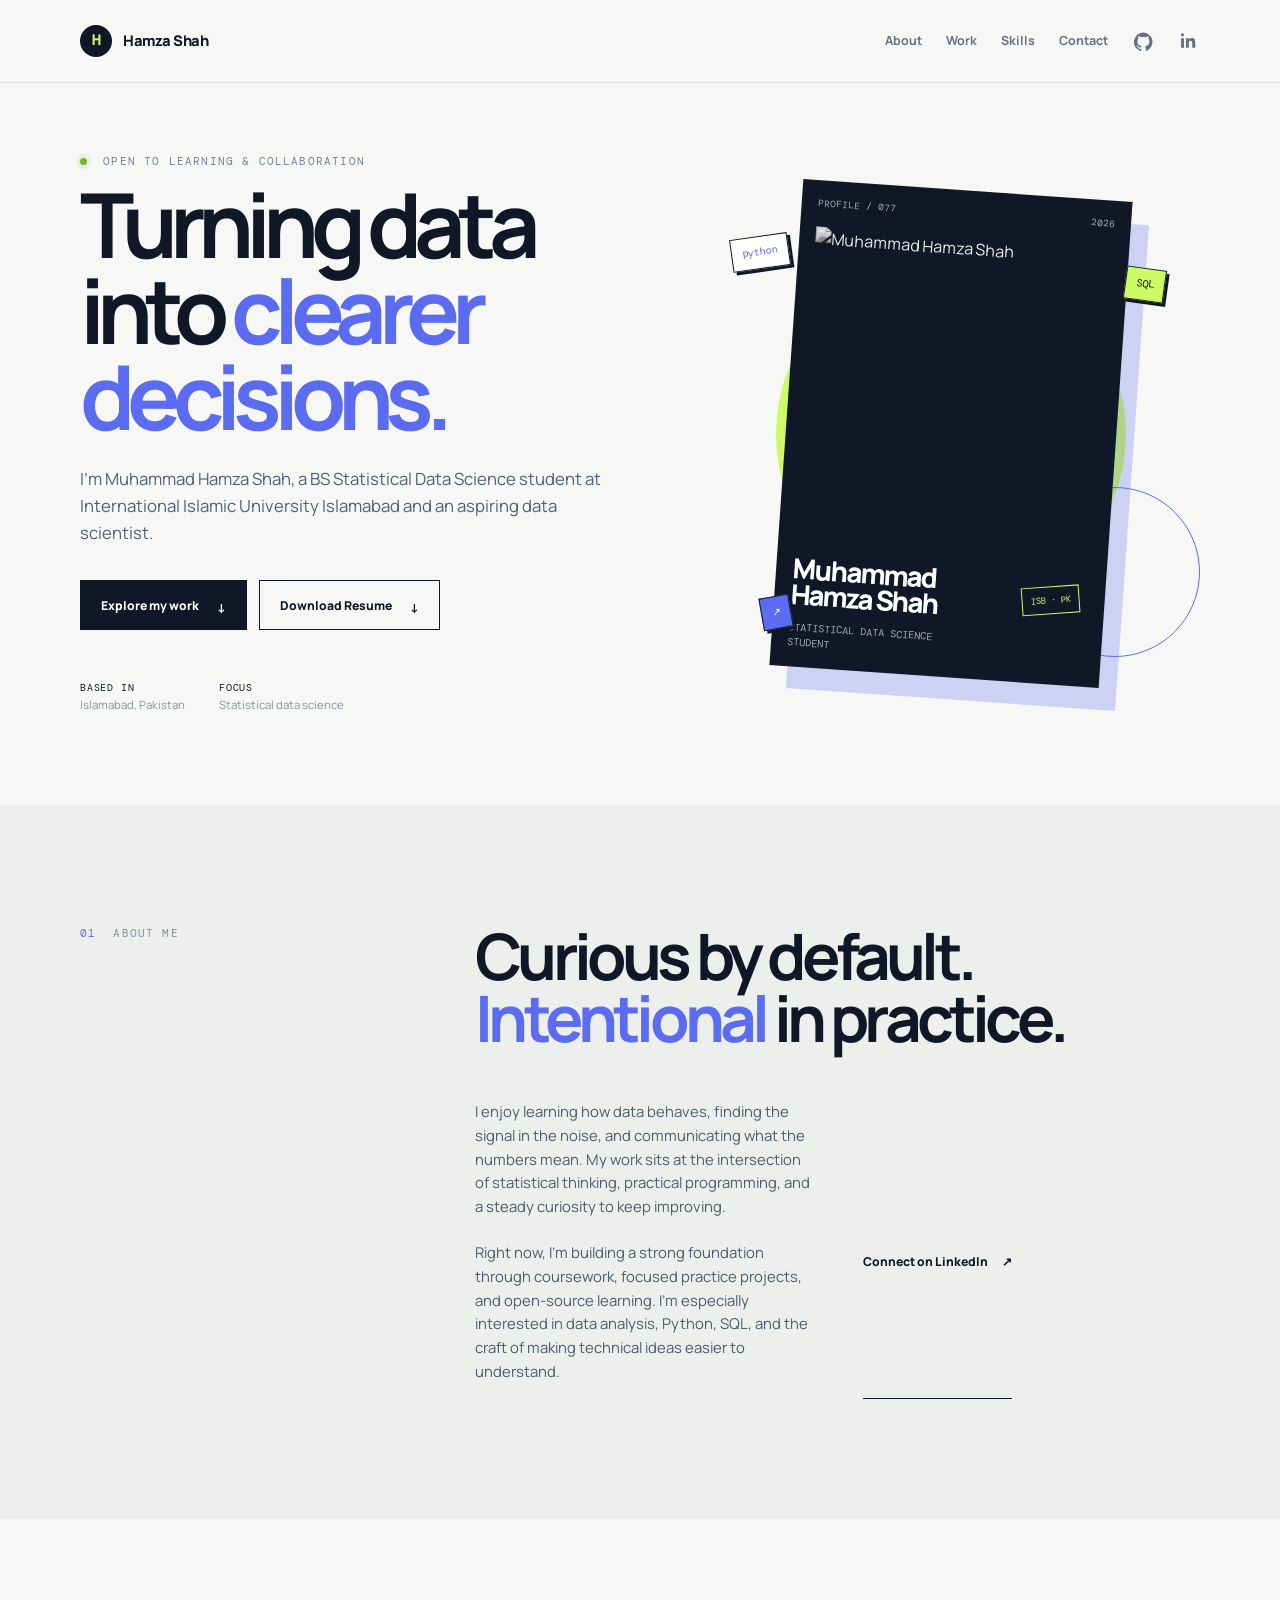
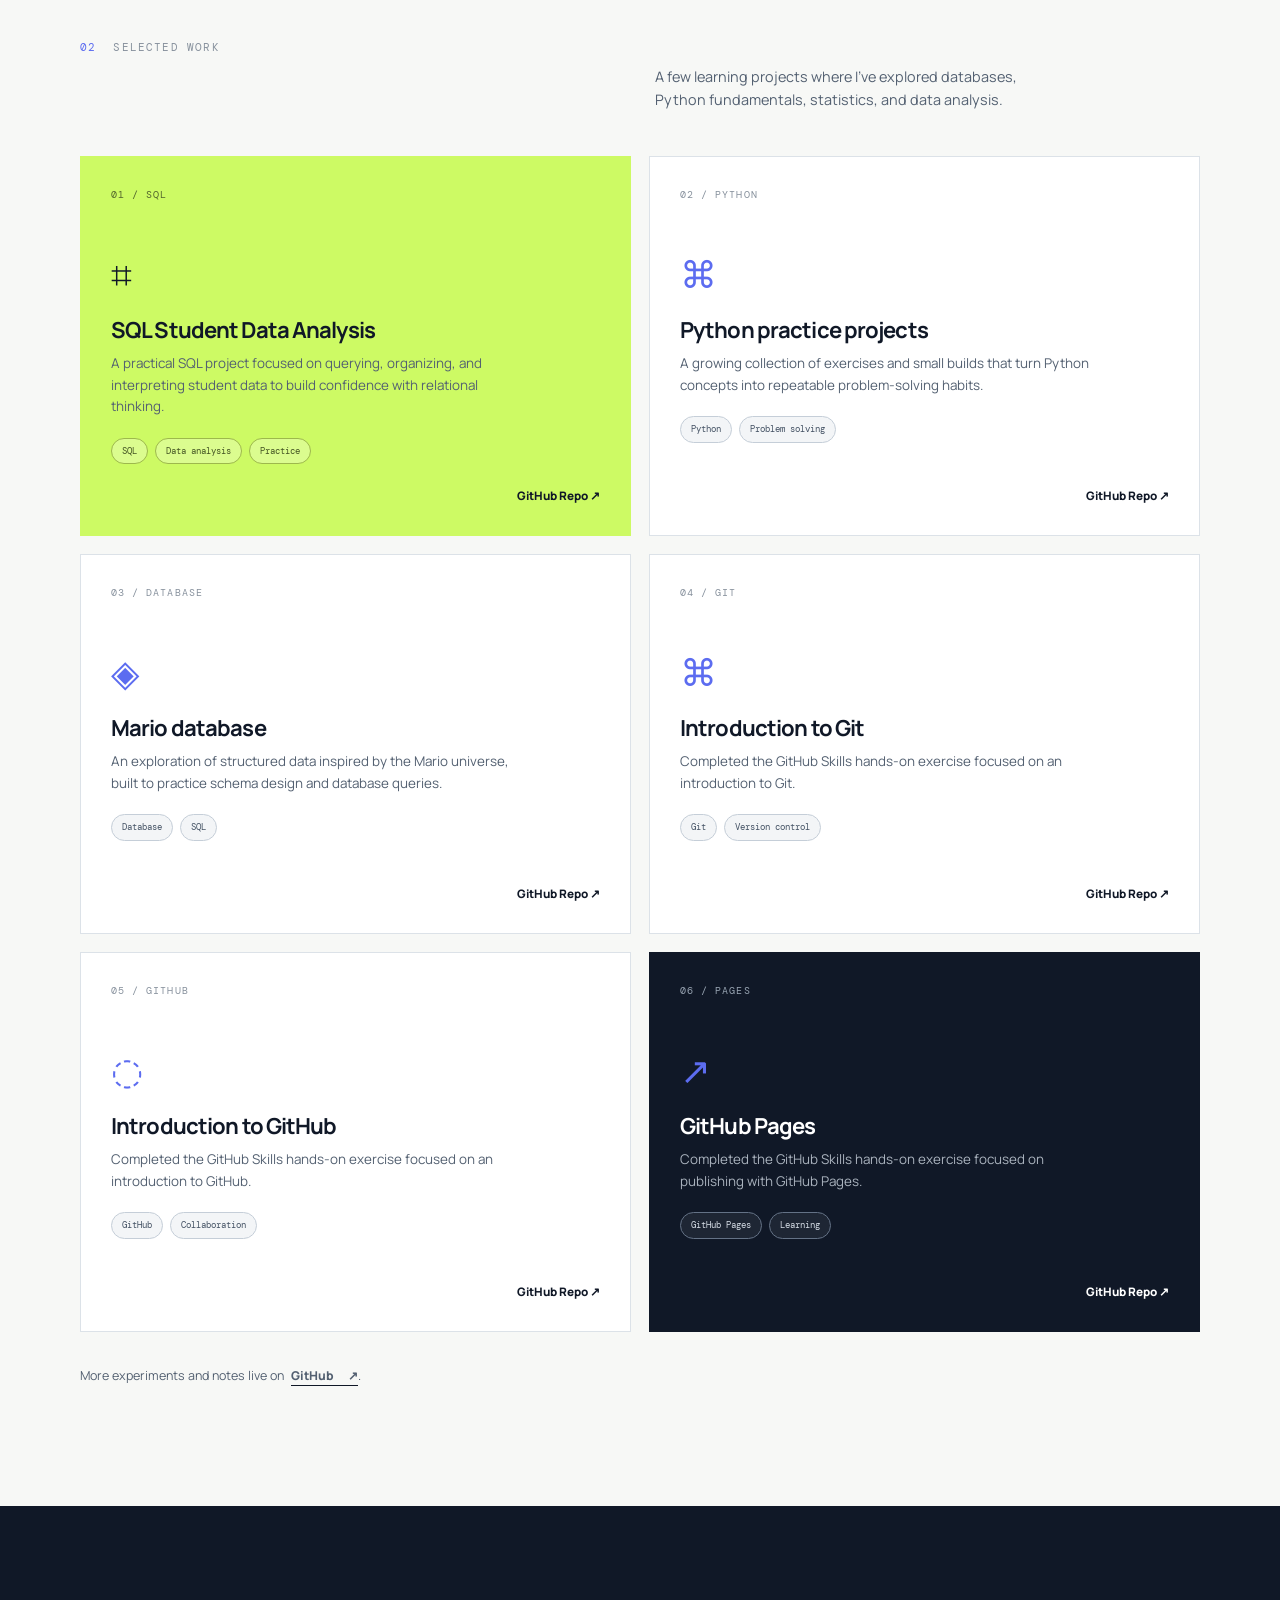
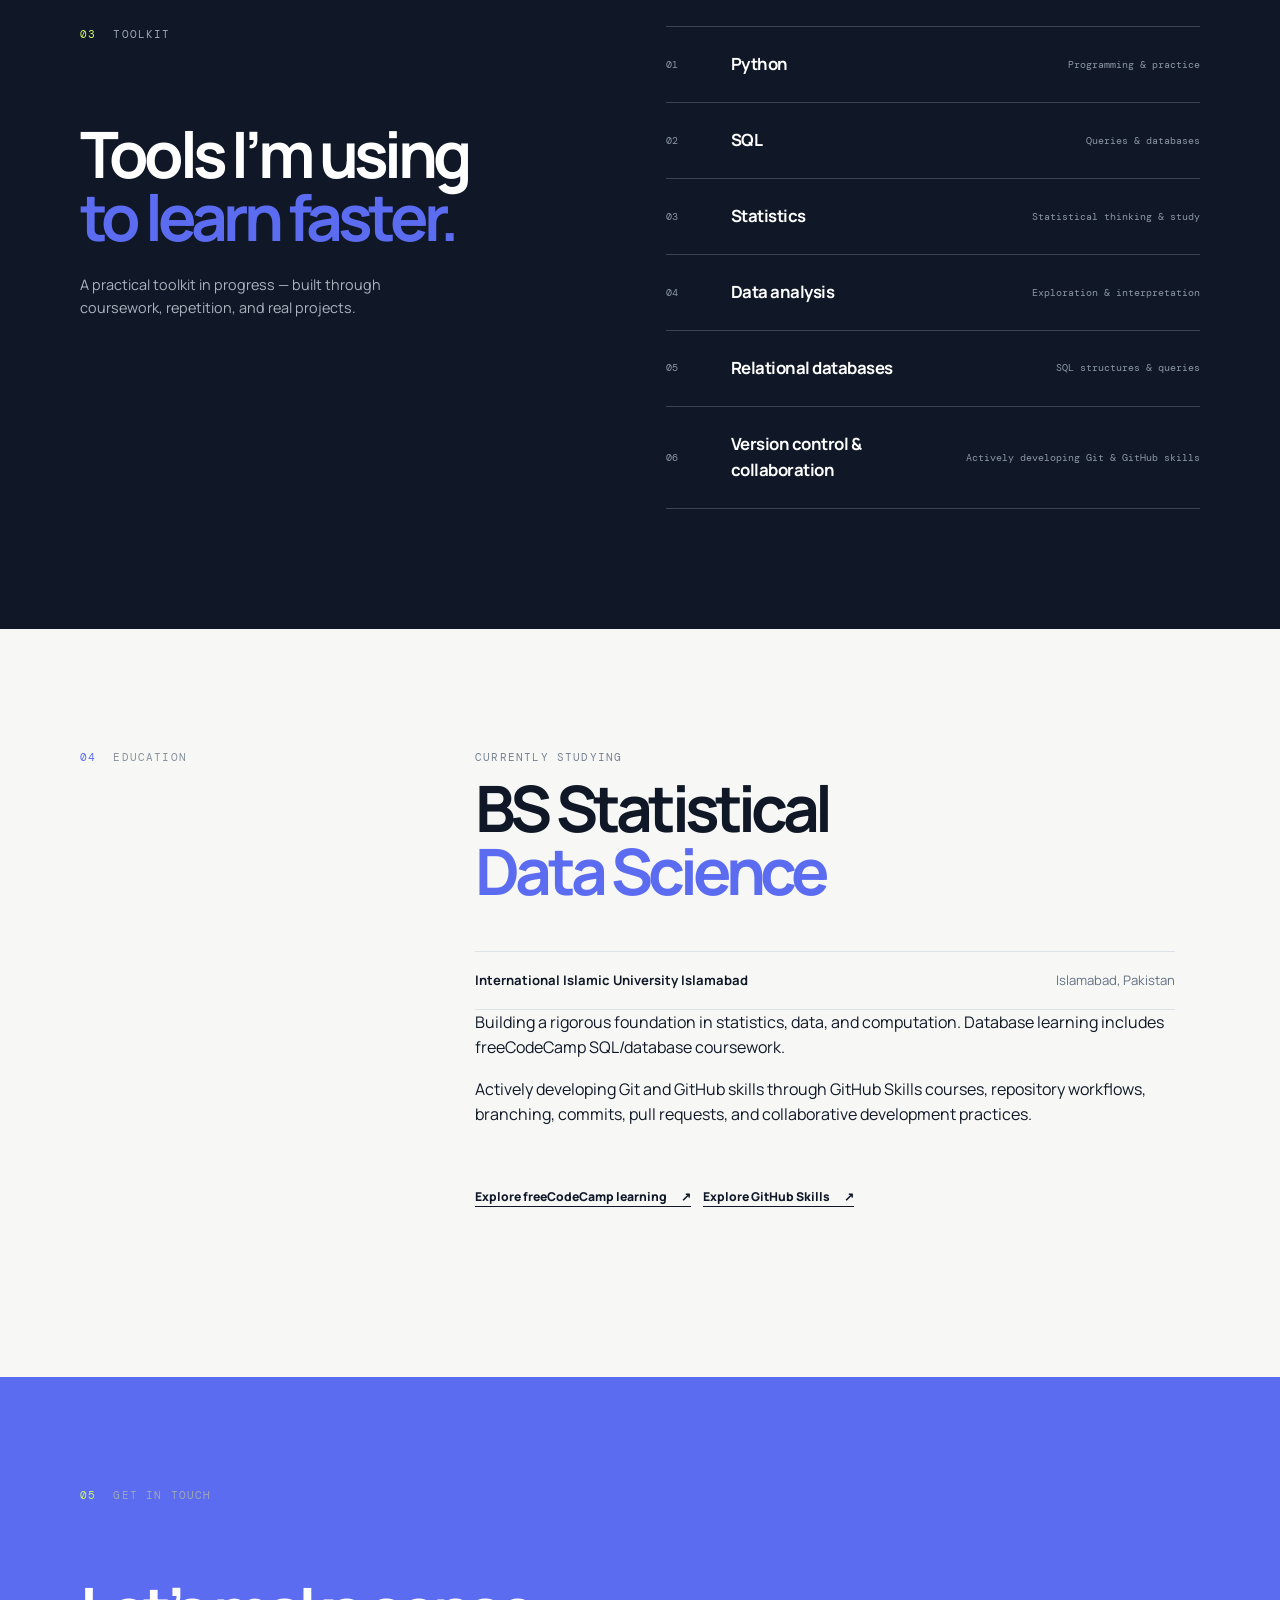
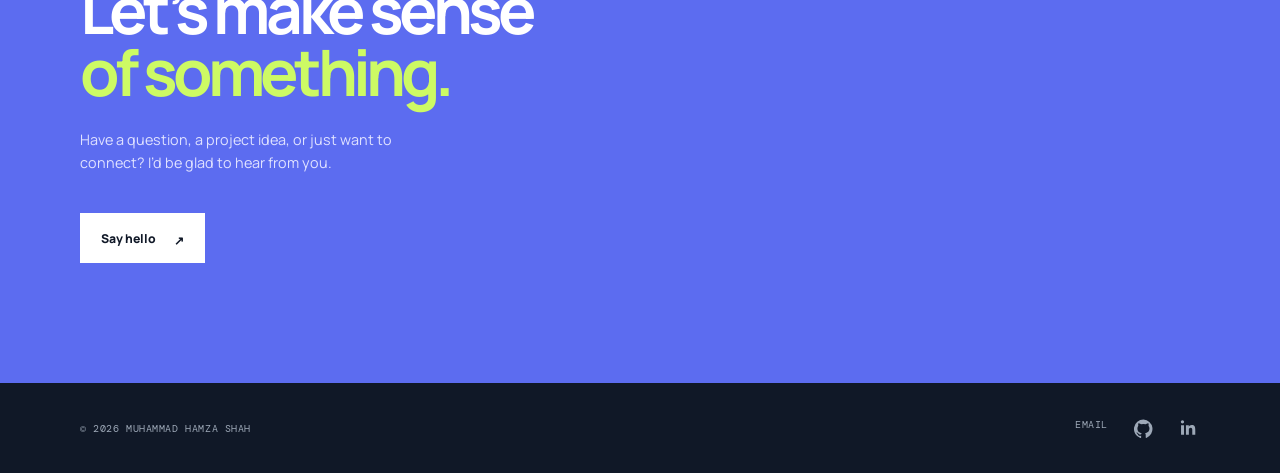
==== commit bc6ed3b0: "Open resume in print-to-PDF mode Co-authored-by: Copilot App <223556219+Copilot@users.noreply.github" ====
--- a/index.html
+++ b/index.html
@@ -46,7 +46,7 @@
           <p class="hero-intro">I’m Muhammad Hamza Shah, a BS Statistical Data Science student at International Islamic University Islamabad and an aspiring data scientist.</p>
           <div class="hero-actions">
             <a class="button button-primary" href="#work">Explore my work <span aria-hidden="true">↓</span></a>
-            <a class="button button-secondary" href="resume.pdf" download="Muhammad-Hamza-Shah-Resume.pdf" aria-label="Download Muhammad Hamza Shah resume">Download Resume <span aria-hidden="true">↓</span></a>
+            <a class="button button-secondary resume-download" href="resume.html?print=1" target="_blank" rel="noopener noreferrer" aria-label="Open Muhammad Hamza Shah resume to save as PDF">Download Resume <span aria-hidden="true">↓</span></a>
           </div>
           <div class="hero-meta" aria-label="Quick facts">
             <span><strong>Based in</strong> Islamabad, Pakistan</span>
--- a/styles.css
+++ b/styles.css
@@ -40,6 +40,7 @@
 .hero-intro { max-width: 540px; color: #536071; font-size: 1.05rem; }
 .hero-actions { display: flex; flex-wrap: wrap; gap: 12px; margin: 34px 0 50px; }
 .button { display: inline-flex; align-items: center; justify-content: center; gap: 18px; min-height: 50px; padding: 0 20px; border: 1px solid var(--ink); font-size: .76rem; font-weight: 800; transition: transform .2s, box-shadow .2s, background .2s; }
+.button > span[aria-hidden="true"] { transform: translateY(2px); }
 .button:hover, .button:focus-visible { transform: translateY(-3px); box-shadow: 4px 4px 0 var(--ink); }
 .button-primary { background: var(--ink); color: var(--white); }
 .button-secondary { background: transparent; }
